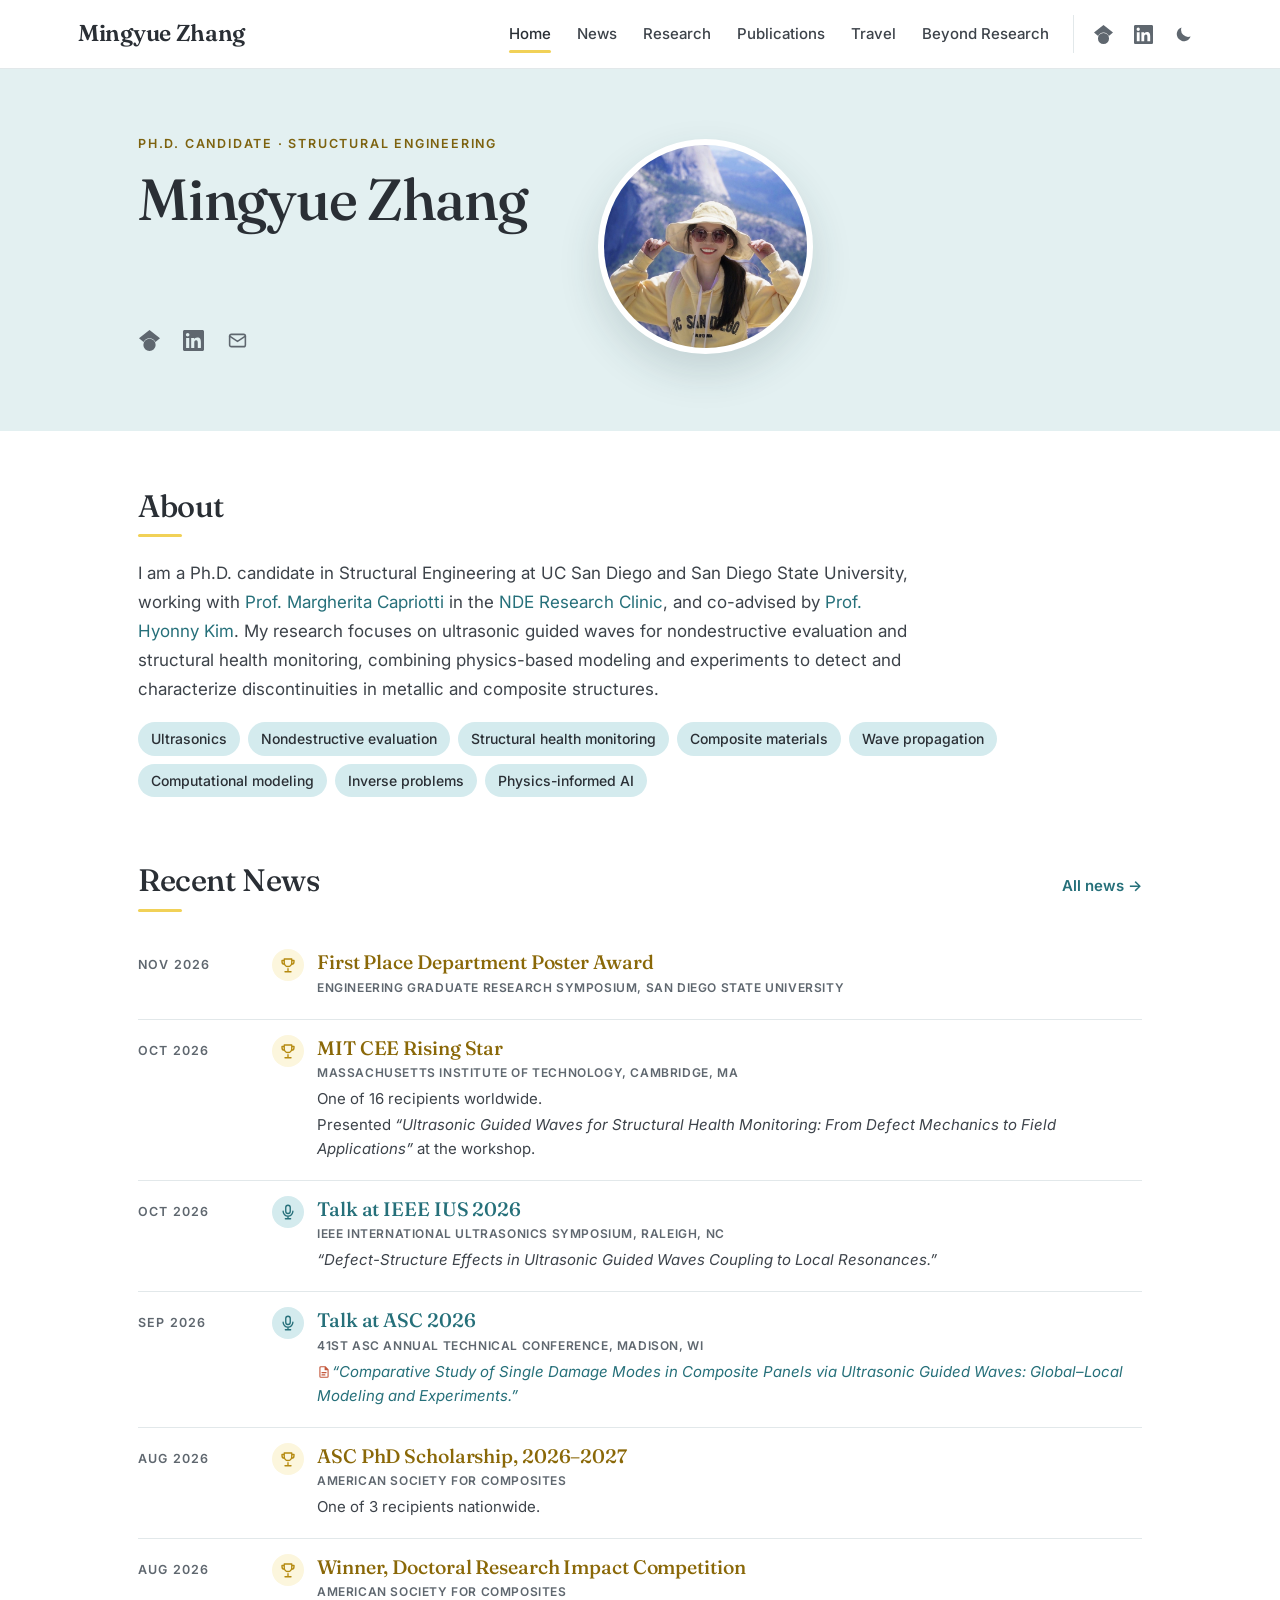
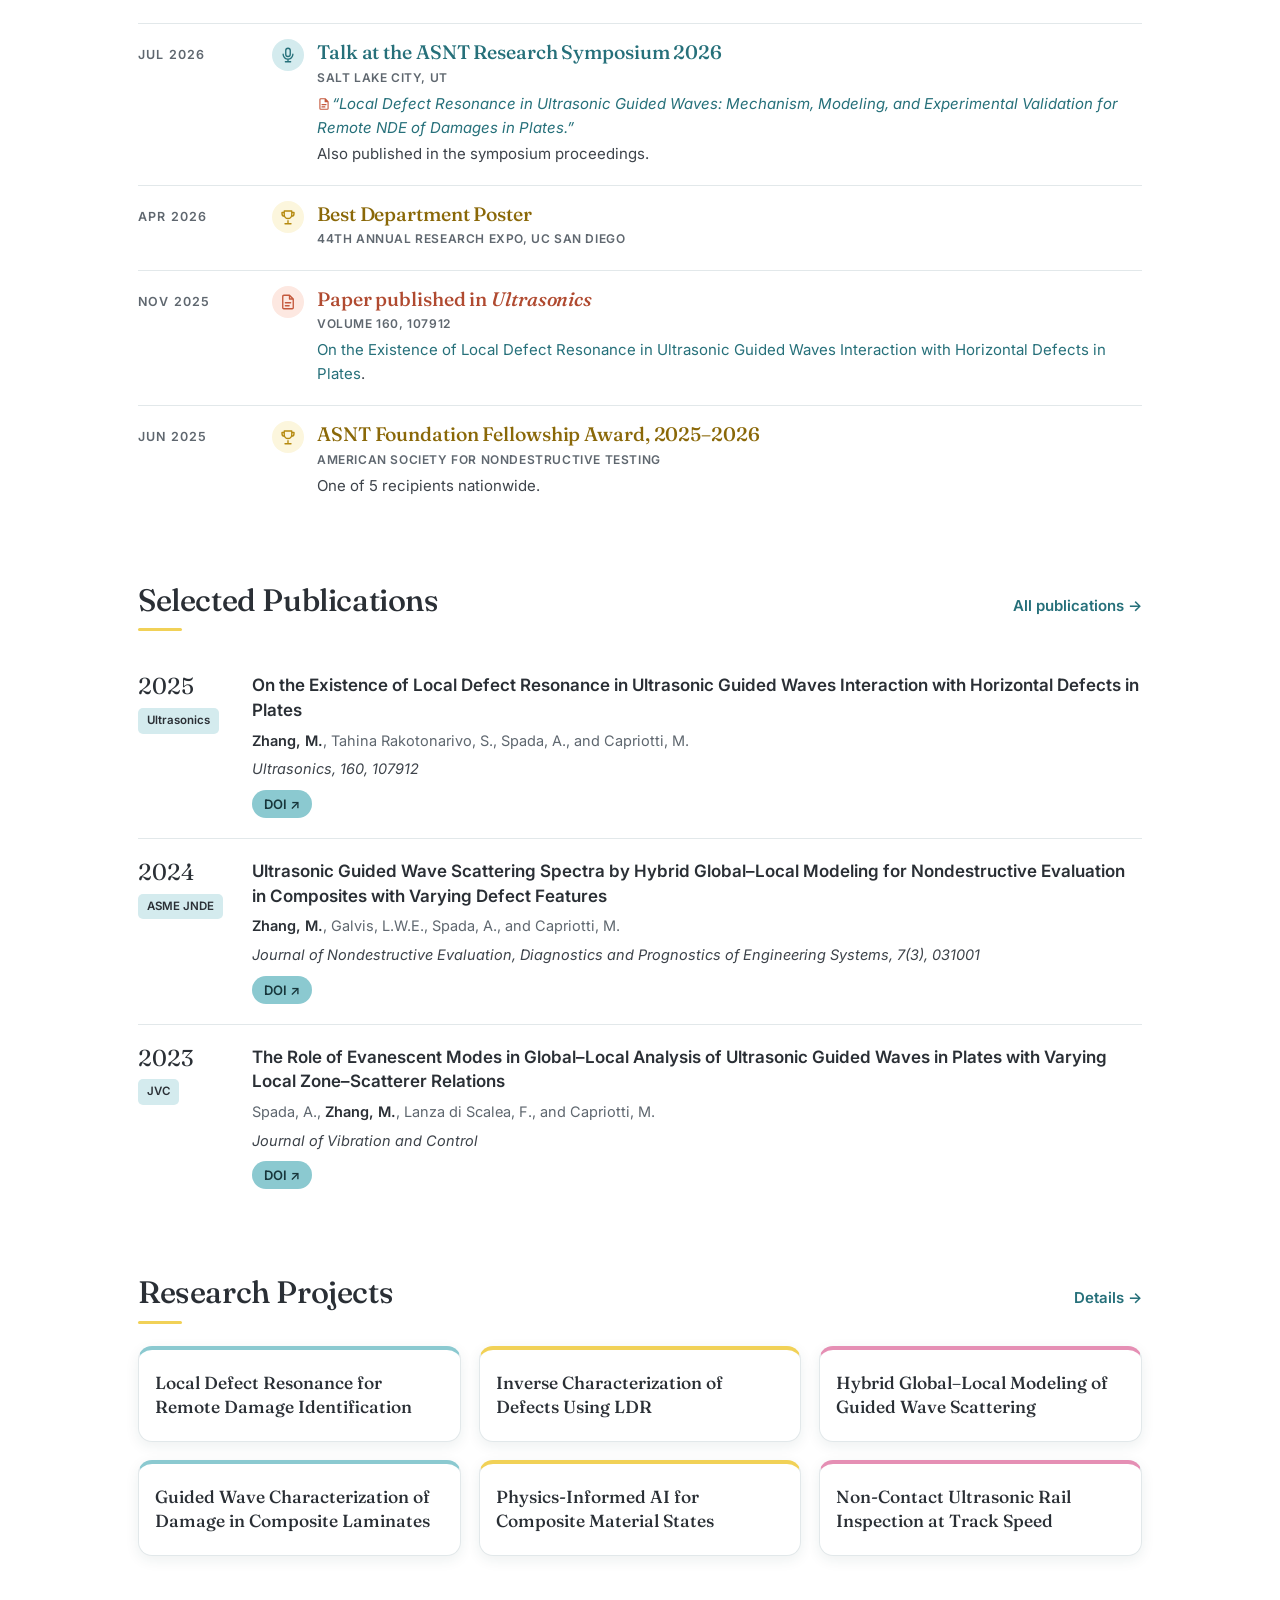
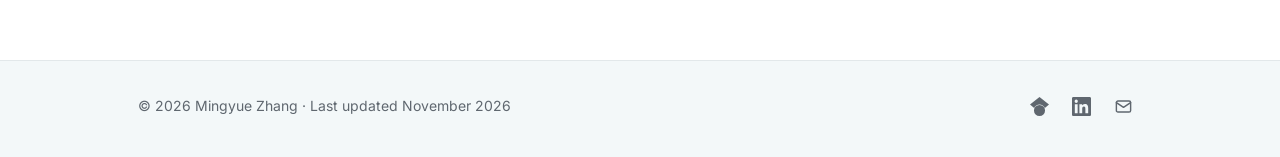
==== index.html @ e216026f "Add files via upload" ====
<!doctype html>
<html lang="en">
<head>
<meta charset="utf-8">
<meta name="viewport" content="width=device-width, initial-scale=1">
<title>Mingyue Zhang | Ultrasonic Guided Waves for NDE and SHM</title>
<meta name="description" content="Mingyue Zhang, Ph.D. candidate in Structural Engineering at UC San Diego and San Diego State University. Ultrasonic guided waves, nondestructive evaluation, structural health monitoring, and composites.">
<meta property="og:title" content="Mingyue Zhang">
<meta property="og:description" content="Ultrasonic guided waves for nondestructive evaluation and structural health monitoring.">
<meta property="og:type" content="website">
<link rel="icon" href="assets/img/favicon.svg" type="image/svg+xml">
<link rel="preconnect" href="https://fonts.googleapis.com">
<link rel="preconnect" href="https://fonts.gstatic.com" crossorigin>
<link rel="stylesheet" href="https://fonts.googleapis.com/css2?family=Fraunces:opsz,wght@9..144,400;9..144,500;9..144,600&family=Inter:wght@400;500;600&display=swap">
<link rel="stylesheet" href="assets/css/style.css">
<script>(function(){var t=null;try{t=localStorage.getItem("theme");}catch(e){}if(!t&&window.matchMedia)t=matchMedia("(prefers-color-scheme: dark)").matches?"dark":"light";if(t)document.documentElement.setAttribute("data-theme",t);})();</script>
</head>
<body>
<a class="skip-link" href="#main">Skip to content</a>

<header class="site-header">
  <div class="header-inner">
    <a class="brand" href="index.html">Mingyue Zhang</a>
    <nav class="nav" aria-label="Main">
      <ul class="nav-links" id="nav-links">
        <li><a href="index.html" class="active" aria-current="page">Home</a></li>
        <li><a href="news.html">News</a></li>
        <li><a href="research.html">Research</a></li>
        <li><a href="publications.html">Publications</a></li>
        <li><a href="travel.html">Travel</a></li>
        <li><a href="beyond.html">Beyond Research</a></li>
      </ul>
      <div class="nav-icons">
        <a class="icon-btn icon-social" href="https://scholar.google.com/citations?user=IUCalcwAAAAJ&amp;hl=en" aria-label="Google Scholar" title="Google Scholar"><svg viewBox="0 0 24 24" fill="currentColor" aria-hidden="true"><path d="M5.242 13.769L0 9.5 12 0l12 9.5-5.242 4.269C17.548 11.249 14.978 9.5 12 9.5c-2.977 0-5.548 1.748-6.758 4.269zM12 10a7 7 0 1 0 0 14 7 7 0 0 0 0-14z"/></svg></a>
        <a class="icon-btn icon-social" href="https://www.linkedin.com/in/mingyue-zhang-research/" aria-label="LinkedIn" title="LinkedIn"><svg viewBox="0 0 24 24" fill="currentColor" aria-hidden="true"><path d="M20.447 20.452h-3.554v-5.569c0-1.328-.027-3.037-1.852-3.037-1.853 0-2.136 1.445-2.136 2.939v5.667H9.351V9h3.414v1.561h.046c.477-.9 1.637-1.85 3.37-1.85 3.601 0 4.267 2.37 4.267 5.455v6.286zM5.337 7.433a2.062 2.062 0 1 1 0-4.125 2.062 2.062 0 0 1 0 4.125zM7.119 20.452H3.555V9h3.564v11.452zM22.225 0H1.771C.792 0 0 .774 0 1.729v20.542C0 23.227.792 24 1.771 24h20.451C23.2 24 24 23.227 24 22.271V1.729C24 .774 23.2 0 22.222 0h.003z"/></svg></a>
        <button class="icon-btn theme-toggle" type="button" aria-label="Switch to dark mode"><svg class="icon-moon" viewBox="0 0 24 24" aria-hidden="true"><path d="M21 14.5A9 9 0 0 1 9.5 3a9 9 0 1 0 11.5 11.5Z" fill="currentColor"/></svg><svg class="icon-sun" viewBox="0 0 24 24" fill="none" stroke="currentColor" stroke-width="1.8" stroke-linecap="round" aria-hidden="true"><circle cx="12" cy="12" r="4.2"/><path d="M12 2.5v2.2M12 19.3v2.2M2.5 12h2.2M19.3 12h2.2M5.3 5.3l1.6 1.6M17.1 17.1l1.6 1.6M5.3 18.7l1.6-1.6M17.1 6.9l1.6-1.6"/></svg></button>
        <button class="icon-btn menu-toggle" type="button" aria-controls="nav-links" aria-expanded="false" aria-label="Menu"><svg viewBox="0 0 24 24" fill="none" stroke="currentColor" stroke-width="2" stroke-linecap="round" aria-hidden="true"><path d="M4 7h16M4 12h16M4 17h16"/></svg></button>
      </div>
    </nav>
  </div>
</header>

<main id="main">

  <!-- ===== Hero ===== -->
  <section class="hero" aria-labelledby="name">
    <div class="container hero-grid">
      <div class="hero-copy">
        <p class="eyebrow">Ph.D. Candidate &middot; Structural Engineering</p>
        <div class="name-block">
        <h1 id="name">Mingyue Zhang</h1>
        <svg class="burst burst-hero" viewBox="0 0 390 58" aria-hidden="true"><defs><linearGradient id="burst-grad-n" gradientUnits="userSpaceOnUse" x1="98" x2="292" y1="0" y2="0"><stop offset="0" stop-color="#f3b07a"/><stop offset="1" stop-color="#e58fb4"/></linearGradient><linearGradient id="burst-grad-b" gradientUnits="userSpaceOnUse" x1="66" x2="168" y1="0" y2="0"><stop offset="0" stop-color="#5cc2a8"/><stop offset="1" stop-color="#6a9be0"/></linearGradient></defs><path class="wave-n" pathLength="1" d="M0.0 29.0 L0.6 29.0 L1.1 29.0 L1.7 29.0 L2.2 29.0 L2.8 29.0 L3.3 29.0 L3.9 29.0 L4.5 29.0 L5.0 29.0 L5.6 29.0 L6.1 29.0 L6.7 29.0 L7.2 29.0 L7.8 29.0 L8.4 29.0 L8.9 29.0 L9.5 29.0 L10.0 29.0 L10.6 29.0 L11.1 29.0 L11.7 29.0 L12.3 29.0 L12.8 29.0 L13.4 29.0 L13.9 29.0 L14.5 29.0 L15.0 29.0 L15.6 29.0 L16.2 29.0 L16.7 29.0 L17.3 29.0 L17.8 29.0 L18.4 29.0 L18.9 29.0 L19.5 29.0 L20.1 29.0 L20.6 29.0 L21.2 29.0 L21.7 29.0 L22.3 29.0 L22.8 29.0 L23.4 29.0 L24.0 29.0 L24.5 29.0 L25.1 29.0 L25.6 29.0 L26.2 29.0 L26.7 29.0 L27.3 29.0 L27.9 29.0 L28.4 29.0 L29.0 29.0 L29.5 29.0 L30.1 29.0 L30.6 29.0 L31.2 29.0 L31.8 29.0 L32.3 29.0 L32.9 29.0 L33.4 29.0 L34.0 29.0 L34.5 29.0 L35.1 29.0 L35.7 29.0 L36.2 28.9 L36.8 28.9 L37.3 28.9 L37.9 28.9 L38.4 28.9 L39.0 28.9 L39.6 28.9 L40.1 28.9 L40.7 28.9 L41.2 28.9 L41.8 28.9 L42.3 28.9 L42.9 28.9 L43.5 28.9 L44.0 28.9 L44.6 28.9 L45.1 28.9 L45.7 28.9 L46.2 28.9 L46.8 28.9 L47.4 29.0 L47.9 29.0 L48.5 29.0 L49.0 29.0 L49.6 29.0 L50.1 29.1 L50.7 29.1 L51.3 29.1 L51.8 29.1 L52.4 29.2 L52.9 29.2 L53.5 29.2 L54.0 29.2 L54.6 29.3 L55.2 29.3 L55.7 29.3 L56.3 29.3 L56.8 29.3 L57.4 29.3 L57.9 29.3 L58.5 29.3 L59.1 29.3 L59.6 29.3 L60.2 29.3 L60.7 29.3 L61.3 29.3 L61.8 29.3 L62.4 29.2 L63.0 29.2 L63.5 29.1 L64.1 29.1 L64.6 29.0 L65.2 29.0 L65.7 28.9 L66.3 28.9 L66.9 28.8 L67.4 28.7 L68.0 28.7 L68.5 28.6 L69.1 28.5 L69.6 28.5 L70.2 28.4 L70.8 28.3 L71.3 28.3 L71.9 28.2 L72.4 28.2 L73.0 28.2 L73.5 28.1 L74.1 28.1 L74.7 28.1 L75.2 28.1 L75.8 28.1 L76.3 28.2 L76.9 28.2 L77.4 28.3 L78.0 28.3 L78.6 28.4 L79.1 28.5 L79.7 28.6 L80.2 28.8 L80.8 28.9 L81.3 29.0 L81.9 29.2 L82.5 29.3 L83.0 29.5 L83.6 29.6 L84.1 29.8 L84.7 30.0 L85.2 30.1 L85.8 30.3 L86.4 30.4 L86.9 30.6 L87.5 30.7 L88.0 30.8 L88.6 30.9 L89.1 30.9 L89.7 31.0 L90.3 31.0 L90.8 31.0 L91.4 31.0 L91.9 31.0 L92.5 30.9 L93.0 30.8 L93.6 30.6 L94.2 30.5 L94.7 30.3 L95.3 30.1 L95.8 29.8 L96.4 29.6 L96.9 29.3 L97.5 29.0 L98.1 28.7 L98.6 28.4 L99.2 28.0 L99.7 27.7 L100.3 27.3 L100.8 27.0 L101.4 26.7 L102.0 26.4 L102.5 26.1 L103.1 25.8 L103.6 25.5 L104.2 25.3 L104.7 25.1 L105.3 25.0 L105.9 24.9 L106.4 24.9 L107.0 24.9 L107.5 24.9 L108.1 25.0 L108.6 25.2 L109.2 25.4 L109.8 25.7 L110.3 26.0 L110.9 26.4 L111.4 26.8 L112.0 27.3 L112.5 27.8 L113.1 28.3 L113.7 28.9 L114.2 29.5 L114.8 30.1 L115.3 30.8 L115.9 31.4 L116.4 32.0 L117.0 32.7 L117.6 33.3 L118.1 33.9 L118.7 34.4 L119.2 34.9 L119.8 35.3 L120.3 35.7 L120.9 36.0 L121.5 36.3 L122.0 36.4 L122.6 36.5 L123.1 36.5 L123.7 36.4 L124.2 36.2 L124.8 35.9 L125.4 35.5 L125.9 35.0 L126.5 34.4 L127.0 33.7 L127.6 33.0 L128.1 32.2 L128.7 31.3 L129.3 30.3 L129.8 29.3 L130.4 28.3 L130.9 27.2 L131.5 26.2 L132.0 25.1 L132.6 24.0 L133.2 23.0 L133.7 22.0 L134.3 21.1 L134.8 20.2 L135.4 19.4 L135.9 18.7 L136.5 18.1 L137.1 17.6 L137.6 17.3 L138.2 17.0 L138.7 16.9 L139.3 17.0 L139.8 17.2 L140.4 17.5 L141.0 18.0 L141.5 18.7 L142.1 19.5 L142.6 20.4 L143.2 21.4 L143.7 22.6 L144.3 23.9 L144.9 25.3 L145.4 26.7 L146.0 28.2 L146.5 29.8 L147.1 31.4 L147.6 33.0 L148.2 34.6 L148.8 36.1 L149.3 37.7 L149.9 39.1 L150.4 40.5 L151.0 41.7 L151.5 42.9 L152.1 43.8 L152.7 44.7 L153.2 45.3 L153.8 45.8 L154.3 46.1 L154.9 46.2 L155.4 46.1 L156.0 45.8 L156.6 45.3 L157.1 44.5 L157.7 43.6 L158.2 42.5 L158.8 41.2 L159.3 39.7 L159.9 38.1 L160.5 36.3 L161.0 34.4 L161.6 32.5 L162.1 30.4 L162.7 28.3 L163.2 26.2 L163.8 24.0 L164.4 21.9 L164.9 19.9 L165.5 17.9 L166.0 16.0 L166.6 14.3 L167.1 12.7 L167.7 11.2 L168.3 10.0 L168.8 9.0 L169.4 8.1 L169.9 7.6 L170.5 7.3 L171.0 7.2 L171.6 7.4 L172.2 7.8 L172.7 8.5 L173.3 9.5 L173.8 10.7 L174.4 12.1 L174.9 13.7 L175.5 15.6 L176.1 17.6 L176.6 19.7 L177.2 22.0 L177.7 24.4 L178.3 26.9 L178.8 29.4 L179.4 32.0 L180.0 34.5 L180.5 37.0 L181.1 39.4 L181.6 41.6 L182.2 43.8 L182.7 45.8 L183.3 47.6 L183.9 49.2 L184.4 50.6 L185.0 51.7 L185.5 52.6 L186.1 53.2 L186.6 53.5 L187.2 53.5 L187.8 53.3 L188.3 52.7 L188.9 51.9 L189.4 50.8 L190.0 49.4 L190.5 47.8 L191.1 46.0 L191.7 44.0 L192.2 41.8 L192.8 39.4 L193.3 36.9 L193.9 34.3 L194.4 31.7 L195.0 29.0 L195.6 26.3 L196.1 23.7 L196.7 21.1 L197.2 18.6 L197.8 16.2 L198.3 14.0 L198.9 12.0 L199.5 10.2 L200.0 8.6 L200.6 7.2 L201.1 6.1 L201.7 5.3 L202.2 4.7 L202.8 4.5 L203.4 4.5 L203.9 4.8 L204.5 5.4 L205.0 6.3 L205.6 7.4 L206.1 8.8 L206.7 10.4 L207.3 12.2 L207.8 14.2 L208.4 16.4 L208.9 18.6 L209.5 21.0 L210.0 23.5 L210.6 26.0 L211.2 28.6 L211.7 31.1 L212.3 33.6 L212.8 36.0 L213.4 38.3 L213.9 40.4 L214.5 42.4 L215.1 44.3 L215.6 45.9 L216.2 47.3 L216.7 48.5 L217.3 49.5 L217.8 50.2 L218.4 50.6 L219.0 50.8 L219.5 50.7 L220.1 50.4 L220.6 49.9 L221.2 49.0 L221.7 48.0 L222.3 46.8 L222.9 45.3 L223.4 43.7 L224.0 42.0 L224.5 40.1 L225.1 38.1 L225.6 36.1 L226.2 34.0 L226.8 31.8 L227.3 29.7 L227.9 27.6 L228.4 25.5 L229.0 23.6 L229.5 21.7 L230.1 19.9 L230.7 18.3 L231.2 16.8 L231.8 15.5 L232.3 14.4 L232.9 13.5 L233.4 12.7 L234.0 12.2 L234.6 11.9 L235.1 11.8 L235.7 11.9 L236.2 12.2 L236.8 12.7 L237.3 13.3 L237.9 14.2 L238.5 15.1 L239.0 16.3 L239.6 17.5 L240.1 18.9 L240.7 20.3 L241.2 21.9 L241.8 23.4 L242.4 25.0 L242.9 26.6 L243.5 28.2 L244.0 29.8 L244.6 31.3 L245.1 32.7 L245.7 34.1 L246.3 35.4 L246.8 36.6 L247.4 37.6 L247.9 38.5 L248.5 39.3 L249.0 40.0 L249.6 40.5 L250.2 40.8 L250.7 41.0 L251.3 41.1 L251.8 41.0 L252.4 40.7 L252.9 40.4 L253.5 39.9 L254.1 39.3 L254.6 38.6 L255.2 37.8 L255.7 36.9 L256.3 36.0 L256.8 35.0 L257.4 34.0 L258.0 32.9 L258.5 31.8 L259.1 30.8 L259.6 29.7 L260.2 28.7 L260.7 27.7 L261.3 26.7 L261.9 25.8 L262.4 25.0 L263.0 24.3 L263.5 23.6 L264.1 23.0 L264.6 22.5 L265.2 22.1 L265.8 21.8 L266.3 21.6 L266.9 21.5 L267.4 21.5 L268.0 21.6 L268.5 21.7 L269.1 22.0 L269.7 22.3 L270.2 22.7 L270.8 23.1 L271.3 23.6 L271.9 24.1 L272.4 24.7 L273.0 25.3 L273.6 26.0 L274.1 26.6 L274.7 27.2 L275.2 27.9 L275.8 28.5 L276.3 29.1 L276.9 29.7 L277.5 30.2 L278.0 30.7 L278.6 31.2 L279.1 31.6 L279.7 32.0 L280.2 32.3 L280.8 32.6 L281.4 32.8 L281.9 33.0 L282.5 33.1 L283.0 33.1 L283.6 33.1 L284.1 33.1 L284.7 33.0 L285.3 32.9 L285.8 32.7 L286.4 32.5 L286.9 32.2 L287.5 31.9 L288.0 31.6 L288.6 31.3 L289.2 31.0 L289.7 30.7 L290.3 30.3 L290.8 30.0 L291.4 29.6 L291.9 29.3 L292.5 29.0 L293.1 28.7 L293.6 28.4 L294.2 28.2 L294.7 27.9 L295.3 27.7 L295.8 27.5 L296.4 27.4 L297.0 27.2 L297.5 27.1 L298.1 27.0 L298.6 27.0 L299.2 27.0 L299.7 27.0 L300.3 27.0 L300.9 27.1 L301.4 27.1 L302.0 27.2 L302.5 27.3 L303.1 27.4 L303.6 27.6 L304.2 27.7 L304.8 27.9 L305.3 28.0 L305.9 28.2 L306.4 28.4 L307.0 28.5 L307.5 28.7 L308.1 28.8 L308.7 29.0 L309.2 29.1 L309.8 29.2 L310.3 29.4 L310.9 29.5 L311.4 29.6 L312.0 29.7 L312.6 29.7 L313.1 29.8 L313.7 29.8 L314.2 29.9 L314.8 29.9 L315.3 29.9 L315.9 29.9 L316.5 29.9 L317.0 29.8 L317.6 29.8 L318.1 29.8 L318.7 29.7 L319.2 29.7 L319.8 29.6 L320.4 29.5 L320.9 29.5 L321.5 29.4 L322.0 29.3 L322.6 29.3 L323.1 29.2 L323.7 29.1 L324.3 29.1 L324.8 29.0 L325.4 29.0 L325.9 28.9 L326.5 28.9 L327.0 28.8 L327.6 28.8 L328.2 28.7 L328.7 28.7 L329.3 28.7 L329.8 28.7 L330.4 28.7 L330.9 28.7 L331.5 28.7 L332.1 28.7 L332.6 28.7 L333.2 28.7 L333.7 28.7 L334.3 28.7 L334.8 28.7 L335.4 28.7 L336.0 28.8 L336.5 28.8 L337.1 28.8 L337.6 28.8 L338.2 28.9 L338.7 28.9 L339.3 28.9 L339.9 28.9 L340.4 29.0 L341.0 29.0 L341.5 29.0 L342.1 29.0 L342.6 29.0 L343.2 29.1 L343.8 29.1 L344.3 29.1 L344.9 29.1 L345.4 29.1 L346.0 29.1 L346.5 29.1 L347.1 29.1 L347.7 29.1 L348.2 29.1 L348.8 29.1 L349.3 29.1 L349.9 29.1 L350.4 29.1 L351.0 29.1 L351.6 29.1 L352.1 29.1 L352.7 29.1 L353.2 29.1 L353.8 29.1 L354.3 29.0 L354.9 29.0 L355.5 29.0 L356.0 29.0 L356.6 29.0 L357.1 29.0 L357.7 29.0 L358.2 29.0 L358.8 29.0 L359.4 29.0 L359.9 29.0 L360.5 29.0 L361.0 29.0 L361.6 29.0 L362.1 29.0 L362.7 29.0 L363.3 29.0 L363.8 29.0 L364.4 29.0 L364.9 29.0 L365.5 29.0 L366.0 29.0 L366.6 29.0 L367.2 29.0 L367.7 29.0 L368.3 29.0 L368.8 29.0 L369.4 29.0 L369.9 29.0 L370.5 29.0 L371.1 29.0 L371.6 29.0 L372.2 29.0 L372.7 29.0 L373.3 29.0 L373.8 29.0 L374.4 29.0 L375.0 29.0 L375.5 29.0 L376.1 29.0 L376.6 29.0 L377.2 29.0 L377.7 29.0 L378.3 29.0 L378.9 29.0 L379.4 29.0 L380.0 29.0 L380.5 29.0 L381.1 29.0 L381.6 29.0 L382.2 29.0 L382.8 29.0 L383.3 29.0 L383.9 29.0 L384.4 29.0 L385.0 29.0 L385.5 29.0 L386.1 29.0 L386.7 29.0 L387.2 29.0 L387.8 29.0 L388.3 29.0 L388.9 29.0 L389.4 29.0 L390.0 29.0" stroke="url(#burst-grad-n)" stroke-width="1.8"/><path class="wave-b" pathLength="1" d="M0.0 29.0 L0.6 29.0 L1.1 29.0 L1.7 29.0 L2.2 29.0 L2.8 29.0 L3.3 29.0 L3.9 29.0 L4.5 28.9 L5.0 28.9 L5.6 28.9 L6.1 28.9 L6.7 28.9 L7.2 28.9 L7.8 28.9 L8.4 28.9 L8.9 28.9 L9.5 28.9 L10.0 28.9 L10.6 28.9 L11.1 28.8 L11.7 28.8 L12.3 28.8 L12.8 28.8 L13.4 28.8 L13.9 28.8 L14.5 28.8 L15.0 28.9 L15.6 28.9 L16.2 28.9 L16.7 28.9 L17.3 28.9 L17.8 28.9 L18.4 28.9 L18.9 29.0 L19.5 29.0 L20.1 29.0 L20.6 29.1 L21.2 29.1 L21.7 29.1 L22.3 29.2 L22.8 29.2 L23.4 29.3 L24.0 29.3 L24.5 29.4 L25.1 29.4 L25.6 29.5 L26.2 29.5 L26.7 29.6 L27.3 29.6 L27.9 29.7 L28.4 29.7 L29.0 29.8 L29.5 29.8 L30.1 29.8 L30.6 29.8 L31.2 29.9 L31.8 29.9 L32.3 29.9 L32.9 29.9 L33.4 29.8 L34.0 29.8 L34.5 29.8 L35.1 29.7 L35.7 29.7 L36.2 29.6 L36.8 29.5 L37.3 29.4 L37.9 29.3 L38.4 29.1 L39.0 29.0 L39.6 28.8 L40.1 28.7 L40.7 28.5 L41.2 28.3 L41.8 28.1 L42.3 27.9 L42.9 27.7 L43.5 27.5 L44.0 27.3 L44.6 27.1 L45.1 26.9 L45.7 26.7 L46.2 26.6 L46.8 26.4 L47.4 26.2 L47.9 26.1 L48.5 25.9 L49.0 25.8 L49.6 25.8 L50.1 25.7 L50.7 25.7 L51.3 25.7 L51.8 25.7 L52.4 25.8 L52.9 25.9 L53.5 26.0 L54.0 26.2 L54.6 26.4 L55.2 26.7 L55.7 27.0 L56.3 27.3 L56.8 27.7 L57.4 28.1 L57.9 28.5 L58.5 29.0 L59.1 29.5 L59.6 30.0 L60.2 30.6 L60.7 31.2 L61.3 31.7 L61.8 32.3 L62.4 32.9 L63.0 33.5 L63.5 34.1 L64.1 34.7 L64.6 35.2 L65.2 35.7 L65.7 36.2 L66.3 36.7 L66.9 37.1 L67.4 37.4 L68.0 37.7 L68.5 37.9 L69.1 38.1 L69.6 38.1 L70.2 38.1 L70.8 38.0 L71.3 37.9 L71.9 37.6 L72.4 37.2 L73.0 36.8 L73.5 36.3 L74.1 35.6 L74.7 34.9 L75.2 34.1 L75.8 33.2 L76.3 32.3 L76.9 31.2 L77.4 30.1 L78.0 29.0 L78.6 27.8 L79.1 26.6 L79.7 25.3 L80.2 24.1 L80.8 22.8 L81.3 21.5 L81.9 20.3 L82.5 19.0 L83.0 17.9 L83.6 16.7 L84.1 15.7 L84.7 14.7 L85.2 13.9 L85.8 13.1 L86.4 12.4 L86.9 11.9 L87.5 11.5 L88.0 11.2 L88.6 11.1 L89.1 11.1 L89.7 11.3 L90.3 11.7 L90.8 12.2 L91.4 12.9 L91.9 13.7 L92.5 14.7 L93.0 15.8 L93.6 17.1 L94.2 18.5 L94.7 20.0 L95.3 21.6 L95.8 23.3 L96.4 25.2 L96.9 27.1 L97.5 29.0 L98.1 31.0 L98.6 33.0 L99.2 35.0 L99.7 37.0 L100.3 39.0 L100.8 40.9 L101.4 42.7 L102.0 44.5 L102.5 46.1 L103.1 47.7 L103.6 49.1 L104.2 50.3 L104.7 51.4 L105.3 52.3 L105.9 53.0 L106.4 53.6 L107.0 53.9 L107.5 54.0 L108.1 53.9 L108.6 53.6 L109.2 53.1 L109.8 52.4 L110.3 51.5 L110.9 50.4 L111.4 49.1 L112.0 47.6 L112.5 46.0 L113.1 44.2 L113.7 42.3 L114.2 40.3 L114.8 38.2 L115.3 35.9 L115.9 33.7 L116.4 31.3 L117.0 29.0 L117.6 26.7 L118.1 24.3 L118.7 22.1 L119.2 19.8 L119.8 17.7 L120.3 15.7 L120.9 13.8 L121.5 12.0 L122.0 10.4 L122.6 8.9 L123.1 7.6 L123.7 6.5 L124.2 5.6 L124.8 4.9 L125.4 4.4 L125.9 4.1 L126.5 4.0 L127.0 4.1 L127.6 4.4 L128.1 5.0 L128.7 5.7 L129.3 6.6 L129.8 7.7 L130.4 8.9 L130.9 10.3 L131.5 11.9 L132.0 13.5 L132.6 15.3 L133.2 17.1 L133.7 19.0 L134.3 21.0 L134.8 23.0 L135.4 25.0 L135.9 27.0 L136.5 29.0 L137.1 30.9 L137.6 32.8 L138.2 34.7 L138.7 36.4 L139.3 38.0 L139.8 39.5 L140.4 40.9 L141.0 42.2 L141.5 43.3 L142.1 44.3 L142.6 45.1 L143.2 45.8 L143.7 46.3 L144.3 46.7 L144.9 46.9 L145.4 46.9 L146.0 46.8 L146.5 46.5 L147.1 46.1 L147.6 45.6 L148.2 44.9 L148.8 44.1 L149.3 43.3 L149.9 42.3 L150.4 41.3 L151.0 40.1 L151.5 39.0 L152.1 37.7 L152.7 36.5 L153.2 35.2 L153.8 33.9 L154.3 32.7 L154.9 31.4 L155.4 30.2 L156.0 29.0 L156.6 27.9 L157.1 26.8 L157.7 25.7 L158.2 24.8 L158.8 23.9 L159.3 23.1 L159.9 22.4 L160.5 21.7 L161.0 21.2 L161.6 20.8 L162.1 20.4 L162.7 20.1 L163.2 20.0 L163.8 19.9 L164.4 19.9 L164.9 19.9 L165.5 20.1 L166.0 20.3 L166.6 20.6 L167.1 20.9 L167.7 21.3 L168.3 21.8 L168.8 22.3 L169.4 22.8 L169.9 23.3 L170.5 23.9 L171.0 24.5 L171.6 25.1 L172.2 25.7 L172.7 26.3 L173.3 26.8 L173.8 27.4 L174.4 28.0 L174.9 28.5 L175.5 29.0 L176.1 29.5 L176.6 29.9 L177.2 30.3 L177.7 30.7 L178.3 31.0 L178.8 31.3 L179.4 31.6 L180.0 31.8 L180.5 32.0 L181.1 32.1 L181.6 32.2 L182.2 32.3 L182.7 32.3 L183.3 32.3 L183.9 32.3 L184.4 32.2 L185.0 32.2 L185.5 32.1 L186.1 31.9 L186.6 31.8 L187.2 31.6 L187.8 31.4 L188.3 31.3 L188.9 31.1 L189.4 30.9 L190.0 30.7 L190.5 30.5 L191.1 30.3 L191.7 30.1 L192.2 29.9 L192.8 29.7 L193.3 29.5 L193.9 29.3 L194.4 29.2 L195.0 29.0 L195.6 28.9 L196.1 28.7 L196.7 28.6 L197.2 28.5 L197.8 28.4 L198.3 28.3 L198.9 28.3 L199.5 28.2 L200.0 28.2 L200.6 28.2 L201.1 28.1 L201.7 28.1 L202.2 28.1 L202.8 28.1 L203.4 28.2 L203.9 28.2 L204.5 28.2 L205.0 28.2 L205.6 28.3 L206.1 28.3 L206.7 28.4 L207.3 28.4 L207.8 28.5 L208.4 28.5 L208.9 28.6 L209.5 28.6 L210.0 28.7 L210.6 28.7 L211.2 28.8 L211.7 28.8 L212.3 28.9 L212.8 28.9 L213.4 28.9 L213.9 29.0 L214.5 29.0 L215.1 29.0 L215.6 29.1 L216.2 29.1 L216.7 29.1 L217.3 29.1 L217.8 29.1 L218.4 29.1 L219.0 29.1 L219.5 29.2 L220.1 29.2 L220.6 29.2 L221.2 29.2 L221.7 29.2 L222.3 29.2 L222.9 29.2 L223.4 29.1 L224.0 29.1 L224.5 29.1 L225.1 29.1 L225.6 29.1 L226.2 29.1 L226.8 29.1 L227.3 29.1 L227.9 29.1 L228.4 29.1 L229.0 29.1 L229.5 29.1 L230.1 29.0 L230.7 29.0 L231.2 29.0 L231.8 29.0 L232.3 29.0 L232.9 29.0 L233.4 29.0 L234.0 29.0 L234.6 29.0 L235.1 29.0 L235.7 29.0 L236.2 29.0 L236.8 29.0 L237.3 29.0 L237.9 29.0 L238.5 29.0 L239.0 29.0 L239.6 29.0 L240.1 29.0 L240.7 29.0 L241.2 29.0 L241.8 29.0 L242.4 29.0 L242.9 29.0 L243.5 29.0 L244.0 29.0 L244.6 29.0 L245.1 29.0 L245.7 29.0 L246.3 29.0 L246.8 29.0 L247.4 29.0 L247.9 29.0 L248.5 29.0 L249.0 29.0 L249.6 29.0 L250.2 29.0 L250.7 29.0 L251.3 29.0 L251.8 29.0 L252.4 29.0 L252.9 29.0 L253.5 29.0 L254.1 29.0 L254.6 29.0 L255.2 29.0 L255.7 29.0 L256.3 29.0 L256.8 29.0 L257.4 29.0 L258.0 29.0 L258.5 29.0 L259.1 29.0 L259.6 29.0 L260.2 29.0 L260.7 29.0 L261.3 29.0 L261.9 29.0 L262.4 29.0 L263.0 29.0 L263.5 29.0 L264.1 29.0 L264.6 29.0 L265.2 29.0 L265.8 29.0 L266.3 29.0 L266.9 29.0 L267.4 29.0 L268.0 29.0 L268.5 29.0 L269.1 29.0 L269.7 29.0 L270.2 29.0 L270.8 29.0 L271.3 29.0 L271.9 29.0 L272.4 29.0 L273.0 29.0 L273.6 29.0 L274.1 29.0 L274.7 29.0 L275.2 29.0 L275.8 29.0 L276.3 29.0 L276.9 29.0 L277.5 29.0 L278.0 29.0 L278.6 29.0 L279.1 29.0 L279.7 29.0 L280.2 29.0 L280.8 29.0 L281.4 29.0 L281.9 29.0 L282.5 29.0 L283.0 29.0 L283.6 29.0 L284.1 29.0 L284.7 29.0 L285.3 29.0 L285.8 29.0 L286.4 29.0 L286.9 29.0 L287.5 29.0 L288.0 29.0 L288.6 29.0 L289.2 29.0 L289.7 29.0 L290.3 29.0 L290.8 29.0 L291.4 29.0 L291.9 29.0 L292.5 29.0 L293.1 29.0 L293.6 29.0 L294.2 29.0 L294.7 29.0 L295.3 29.0 L295.8 29.0 L296.4 29.0 L297.0 29.0 L297.5 29.0 L298.1 29.0 L298.6 29.0 L299.2 29.0 L299.7 29.0 L300.3 29.0 L300.9 29.0 L301.4 29.0 L302.0 29.0 L302.5 29.0 L303.1 29.0 L303.6 29.0 L304.2 29.0 L304.8 29.0 L305.3 29.0 L305.9 29.0 L306.4 29.0 L307.0 29.0 L307.5 29.0 L308.1 29.0 L308.7 29.0 L309.2 29.0 L309.8 29.0 L310.3 29.0 L310.9 29.0 L311.4 29.0 L312.0 29.0 L312.6 29.0 L313.1 29.0 L313.7 29.0 L314.2 29.0 L314.8 29.0 L315.3 29.0 L315.9 29.0 L316.5 29.0 L317.0 29.0 L317.6 29.0 L318.1 29.0 L318.7 29.0 L319.2 29.0 L319.8 29.0 L320.4 29.0 L320.9 29.0 L321.5 29.0 L322.0 29.0 L322.6 29.0 L323.1 29.0 L323.7 29.0 L324.3 29.0 L324.8 29.0 L325.4 29.0 L325.9 29.0 L326.5 29.0 L327.0 29.0 L327.6 29.0 L328.2 29.0 L328.7 29.0 L329.3 29.0 L329.8 29.0 L330.4 29.0 L330.9 29.0 L331.5 29.0 L332.1 29.0 L332.6 29.0 L333.2 29.0 L333.7 29.0 L334.3 29.0 L334.8 29.0 L335.4 29.0 L336.0 29.0 L336.5 29.0 L337.1 29.0 L337.6 29.0 L338.2 29.0 L338.7 29.0 L339.3 29.0 L339.9 29.0 L340.4 29.0 L341.0 29.0 L341.5 29.0 L342.1 29.0 L342.6 29.0 L343.2 29.0 L343.8 29.0 L344.3 29.0 L344.9 29.0 L345.4 29.0 L346.0 29.0 L346.5 29.0 L347.1 29.0 L347.7 29.0 L348.2 29.0 L348.8 29.0 L349.3 29.0 L349.9 29.0 L350.4 29.0 L351.0 29.0 L351.6 29.0 L352.1 29.0 L352.7 29.0 L353.2 29.0 L353.8 29.0 L354.3 29.0 L354.9 29.0 L355.5 29.0 L356.0 29.0 L356.6 29.0 L357.1 29.0 L357.7 29.0 L358.2 29.0 L358.8 29.0 L359.4 29.0 L359.9 29.0 L360.5 29.0 L361.0 29.0 L361.6 29.0 L362.1 29.0 L362.7 29.0 L363.3 29.0 L363.8 29.0 L364.4 29.0 L364.9 29.0 L365.5 29.0 L366.0 29.0 L366.6 29.0 L367.2 29.0 L367.7 29.0 L368.3 29.0 L368.8 29.0 L369.4 29.0 L369.9 29.0 L370.5 29.0 L371.1 29.0 L371.6 29.0 L372.2 29.0 L372.7 29.0 L373.3 29.0 L373.8 29.0 L374.4 29.0 L375.0 29.0 L375.5 29.0 L376.1 29.0 L376.6 29.0 L377.2 29.0 L377.7 29.0 L378.3 29.0 L378.9 29.0 L379.4 29.0 L380.0 29.0 L380.5 29.0 L381.1 29.0 L381.6 29.0 L382.2 29.0 L382.8 29.0 L383.3 29.0 L383.9 29.0 L384.4 29.0 L385.0 29.0 L385.5 29.0 L386.1 29.0 L386.7 29.0 L387.2 29.0 L387.8 29.0 L388.3 29.0 L388.9 29.0 L389.4 29.0 L390.0 29.0" stroke="url(#burst-grad-b)" stroke-width="2.2"/></svg>
        </div>
        <div class="hero-links">
          <a href="https://scholar.google.com/citations?user=IUCalcwAAAAJ&amp;hl=en" aria-label="Google Scholar" title="Google Scholar"><svg viewBox="0 0 24 24" fill="currentColor" aria-hidden="true"><path d="M5.242 13.769L0 9.5 12 0l12 9.5-5.242 4.269C17.548 11.249 14.978 9.5 12 9.5c-2.977 0-5.548 1.748-6.758 4.269zM12 10a7 7 0 1 0 0 14 7 7 0 0 0 0-14z"/></svg></a>
          <a href="https://www.linkedin.com/in/mingyue-zhang-research/" aria-label="LinkedIn" title="LinkedIn"><svg viewBox="0 0 24 24" fill="currentColor" aria-hidden="true"><path d="M20.447 20.452h-3.554v-5.569c0-1.328-.027-3.037-1.852-3.037-1.853 0-2.136 1.445-2.136 2.939v5.667H9.351V9h3.414v1.561h.046c.477-.9 1.637-1.85 3.37-1.85 3.601 0 4.267 2.37 4.267 5.455v6.286zM5.337 7.433a2.062 2.062 0 1 1 0-4.125 2.062 2.062 0 0 1 0 4.125zM7.119 20.452H3.555V9h3.564v11.452zM22.225 0H1.771C.792 0 0 .774 0 1.729v20.542C0 23.227.792 24 1.771 24h20.451C23.2 24 24 23.227 24 22.271V1.729C24 .774 23.2 0 22.222 0h.003z"/></svg></a>
          <a href="mailto:miz005@ucsd.edu" aria-label="Email" title="Email"><svg viewBox="0 0 24 24" fill="none" stroke="currentColor" stroke-width="1.8" stroke-linecap="round" stroke-linejoin="round" aria-hidden="true"><rect x="3" y="5" width="18" height="14" rx="2"/><path d="m3 7 9 6 9-6"/></svg></a>
        </div>
      </div>

      <aside class="portrait">
        <div class="portrait-switch">
          <img class="portrait-human" src="assets/img/profile.jpg" alt="Portrait of Mingyue Zhang" width="900" height="900" fetchpriority="high">
        </div>
      </aside>
    </div>
  </section>

  <!-- ===== About ===== -->
  <section class="section" id="about">
    <div class="container">
      <div class="section-head"><h2>About</h2></div>
      <div class="prose">
        <p>I am a Ph.D. candidate in Structural Engineering at UC San Diego and San Diego State University, working with <a href="https://aerospace.sdsu.edu/people/margherita-capriotti">Prof. Margherita Capriotti</a> in the <a href="https://nderc.sdsu.edu/">NDE Research Clinic</a>, and co-advised by <a href="https://jacobsschool.ucsd.edu/faculty/profile?id=254">Prof. Hyonny Kim</a>. My research focuses on ultrasonic guided waves for nondestructive evaluation and structural health monitoring, combining physics-based modeling and experiments to detect and characterize discontinuities in metallic and composite structures.</p>
      </div>
      <ul class="chips" aria-label="Research interests">
        <li class="chip">Ultrasonics</li>
        <li class="chip">Nondestructive evaluation</li>
        <li class="chip">Structural health monitoring</li>
        <li class="chip">Composite materials</li>
        <li class="chip">Wave propagation</li>
        <li class="chip">Computational modeling</li>
        <li class="chip">Inverse problems</li>
        <li class="chip">Physics-informed AI</li>
      </ul>
    </div>
  </section>

  <!-- ===== Recent news (edit assets/js/news-data.js) ===== -->
  <section class="section" id="news">
    <div class="container">
      <div class="section-head"><h2>Recent News</h2><a class="more-link" href="news.html">All news &rarr;</a></div>
      <ul class="news-list" id="news-preview"></ul>
      <noscript><p><a href="news.html">See all news</a></p></noscript>
    </div>
  </section>

  <!-- ===== Selected publications ===== -->
  <section class="section" id="publications">
    <div class="container">
      <div class="section-head"><h2>Selected Publications</h2><a class="more-link" href="publications.html">All publications &rarr;</a></div>
      <ul class="pub-list">
        <li class="pub">
          <div class="pub-meta"><span class="pub-year">2025</span><span class="status status-published">Ultrasonics</span></div>
          <div>
            <p class="pub-title">On the Existence of Local Defect Resonance in Ultrasonic Guided Waves Interaction with Horizontal Defects in Plates</p>
            <p class="pub-authors"><strong>Zhang, M.</strong>, Tahina Rakotonarivo, S., Spada, A., and Capriotti, M.</p>
            <p class="pub-venue">Ultrasonics, 160, 107912</p>
            <div class="pub-links"><a class="pill" href="https://doi.org/10.1016/j.ultras.2025.107912">DOI &#8599;</a></div>
          </div>
        </li>
        <li class="pub">
          <div class="pub-meta"><span class="pub-year">2024</span><span class="status status-published">ASME JNDE</span></div>
          <div>
            <p class="pub-title">Ultrasonic Guided Wave Scattering Spectra by Hybrid Global&ndash;Local Modeling for Nondestructive Evaluation in Composites with Varying Defect Features</p>
            <p class="pub-authors"><strong>Zhang, M.</strong>, Galvis, L.W.E., Spada, A., and Capriotti, M.</p>
            <p class="pub-venue">Journal of Nondestructive Evaluation, Diagnostics and Prognostics of Engineering Systems, 7(3), 031001</p>
            <div class="pub-links"><a class="pill" href="https://doi.org/10.1115/1.4065152">DOI &#8599;</a></div>
          </div>
        </li>
        <li class="pub">
          <div class="pub-meta"><span class="pub-year">2023</span><span class="status status-published">JVC</span></div>
          <div>
            <p class="pub-title">The Role of Evanescent Modes in Global&ndash;Local Analysis of Ultrasonic Guided Waves in Plates with Varying Local Zone&ndash;Scatterer Relations</p>
            <p class="pub-authors">Spada, A., <strong>Zhang, M.</strong>, Lanza di Scalea, F., and Capriotti, M.</p>
            <p class="pub-venue">Journal of Vibration and Control</p>
            <div class="pub-links"><a class="pill" href="https://doi.org/10.1177/10775463231168926">DOI &#8599;</a></div>
          </div>
        </li>
      </ul>
    </div>
  </section>

  <!-- ===== Research projects (each links to its card on the Research page).
       To add a figure to a card later, put <img src="assets/img/projects/ldr.jpg" alt="">
       inside the <a> before the <span>. ===== -->
  <section class="section" id="projects">
    <div class="container">
      <div class="section-head"><h2>Research Projects</h2><a class="more-link" href="research.html">Details &rarr;</a></div>
      <ul class="project-grid">
        <li><a href="research.html#ldr"><span class="project-name">Local Defect Resonance for Remote Damage Identification</span></a></li>
        <li><a href="research.html#inverse"><span class="project-name">Inverse Characterization of Defects Using LDR</span></a></li>
        <li><a href="research.html#gl"><span class="project-name">Hybrid Global&ndash;Local Modeling of Guided Wave Scattering</span></a></li>
        <li><a href="research.html#composites"><span class="project-name">Guided Wave Characterization of Damage in Composite Laminates</span></a></li>
        <li><a href="research.html#hdc"><span class="project-name">Physics-Informed AI for Composite Material States</span></a></li>
        <li><a href="research.html#rail"><span class="project-name">Non-Contact Ultrasonic Rail Inspection at Track Speed</span></a></li>
      </ul>
    </div>
  </section>

</main>

<footer class="site-footer">
  <div class="footer-inner">
    <span>&copy; 2026 Mingyue Zhang &middot; Last updated November 2026</span>
    <div class="footer-links">
      <a class="icon-btn" href="https://scholar.google.com/citations?user=IUCalcwAAAAJ&amp;hl=en" aria-label="Google Scholar" title="Google Scholar"><svg viewBox="0 0 24 24" fill="currentColor" aria-hidden="true"><path d="M5.242 13.769L0 9.5 12 0l12 9.5-5.242 4.269C17.548 11.249 14.978 9.5 12 9.5c-2.977 0-5.548 1.748-6.758 4.269zM12 10a7 7 0 1 0 0 14 7 7 0 0 0 0-14z"/></svg></a>
      <a class="icon-btn" href="https://www.linkedin.com/in/mingyue-zhang-research/" aria-label="LinkedIn" title="LinkedIn"><svg viewBox="0 0 24 24" fill="currentColor" aria-hidden="true"><path d="M20.447 20.452h-3.554v-5.569c0-1.328-.027-3.037-1.852-3.037-1.853 0-2.136 1.445-2.136 2.939v5.667H9.351V9h3.414v1.561h.046c.477-.9 1.637-1.85 3.37-1.85 3.601 0 4.267 2.37 4.267 5.455v6.286zM5.337 7.433a2.062 2.062 0 1 1 0-4.125 2.062 2.062 0 0 1 0 4.125zM7.119 20.452H3.555V9h3.564v11.452zM22.225 0H1.771C.792 0 0 .774 0 1.729v20.542C0 23.227.792 24 1.771 24h20.451C23.2 24 24 23.227 24 22.271V1.729C24 .774 23.2 0 22.222 0h.003z"/></svg></a>
      <a class="icon-btn" href="mailto:miz005@ucsd.edu" aria-label="Email" title="Email"><svg viewBox="0 0 24 24" fill="none" stroke="currentColor" stroke-width="1.8" stroke-linecap="round" stroke-linejoin="round" aria-hidden="true"><rect x="3" y="5" width="18" height="14" rx="2"/><path d="m3 7 9 6 9-6"/></svg></a>
    </div>
  </div>
</footer>

<script src="assets/js/news-data.js"></script>
<script src="assets/js/site.js"></script>
</body>
</html>
---- assets/css/style.css ----
/* ==========================================================================
   Mingyue Zhang, personal academic website
   Colors: soft aqua + warm yellow. Fonts: Fraunces (headings), Inter (text).
   Change a color once here and it updates on every page.
   ========================================================================== */

:root {
  --bg: #ffffff;
  --surface: #ffffff;
  --band: #e3f0f1;          /* tinted hero / page-header band */
  --band-soft: #f3f8f9;     /* very light panels */
  --aqua: #8bc9d0;          /* buttons, markers */
  --aqua-strong: #7db5bb;   /* button hover */
  --aqua-soft: #d4ebee;     /* chips */
  --yellow: #f1d157;        /* accents, rules, dots */
  --yellow-strong: #d9bc4e;
  --yellow-soft: #fcf6dd;   /* award chips, highlights */
  --coral-soft: #fde8e1;    /* paper symbol background */
  --lilac-soft: #ece9f8;    /* teaching symbol background */
  --sym-award: #b58a10;     /* news icon line colors */
  --sym-talk: #26707a;
  --sym-paper: #c4583c;
  --sym-teaching: #6a61b5;
  --head-award: #8a6808;    /* news headline colors (AA contrast on white) */
  --head-talk: #26707a;
  --head-paper: #b04a30;
  --head-teaching: #6a61b5;
  --link: #26707a;          /* teal links, AA contrast on white and band */
  --gold-text: #7d620f;     /* small gold labels, AA contrast */
  --heading: #2a2f35;
  --text: #3d434a;
  --muted: #5f676f;
  --line: #e2e8ea;
  --btn-text: #17363b;
  --header-bg: rgba(255, 255, 255, 0.92);
  --shadow: 0 4px 14px rgba(30, 60, 70, 0.08);
  --shadow-hover: 0 10px 26px rgba(30, 60, 70, 0.14);
  --radius: 14px;
  --maxw: 1060px;
  --font-sans: "Inter", system-ui, -apple-system, "Segoe UI", Roboto, sans-serif;
  --font-serif: "Fraunces", Georgia, "Times New Roman", serif;
  color-scheme: light;
}

:root[data-theme="dark"] {
  --bg: #12181b;
  --surface: #182125;
  --band: #1a292d;
  --band-soft: #162024;
  --aqua: #8bc9d0;
  --aqua-strong: #a3d6dc;
  --aqua-soft: #23393d;
  --yellow: #f1d157;
  --yellow-strong: #f1d157;
  --yellow-soft: #2d2914;
  --coral-soft: #3a2620;
  --lilac-soft: #2a2740;
  --sym-award: #f1d157;
  --sym-talk: #8bc9d0;
  --sym-paper: #f2a58f;
  --sym-teaching: #b3abeb;
  --head-award: #f1d157;
  --head-talk: #8bc9d0;
  --head-paper: #f2a58f;
  --head-teaching: #b3abeb;
  --link: #8bc9d0;
  --gold-text: #f1d157;
  --heading: #eef3f4;
  --text: #cfd8db;
  --muted: #9aa6ab;
  --line: #2a383c;
  --btn-text: #12282c;
  --header-bg: rgba(18, 24, 27, 0.9);
  --shadow: 0 4px 14px rgba(0, 0, 0, 0.35);
  --shadow-hover: 0 10px 26px rgba(0, 0, 0, 0.45);
  color-scheme: dark;
}

@media (prefers-color-scheme: dark) {
  :root:not([data-theme="light"]) {
    --bg: #12181b;
    --surface: #182125;
    --band: #1a292d;
    --band-soft: #162024;
    --aqua-strong: #a3d6dc;
    --aqua-soft: #23393d;
    --yellow-strong: #f1d157;
    --yellow-soft: #2d2914;
    --coral-soft: #3a2620;
    --lilac-soft: #2a2740;
    --sym-award: #f1d157;
    --sym-talk: #8bc9d0;
    --sym-paper: #f2a58f;
    --sym-teaching: #b3abeb;
    --head-award: #f1d157;
    --head-talk: #8bc9d0;
    --head-paper: #f2a58f;
    --head-teaching: #b3abeb;
    --link: #8bc9d0;
    --gold-text: #f1d157;
    --heading: #eef3f4;
    --text: #cfd8db;
    --muted: #9aa6ab;
    --line: #2a383c;
    --btn-text: #12282c;
    --header-bg: rgba(18, 24, 27, 0.9);
    --shadow: 0 4px 14px rgba(0, 0, 0, 0.35);
    --shadow-hover: 0 10px 26px rgba(0, 0, 0, 0.45);
    color-scheme: dark;
  }
}

/* ---------- Base ---------- */
*, *::before, *::after { box-sizing: border-box; }
html { scroll-behavior: smooth; scroll-padding-top: 84px; -webkit-text-size-adjust: 100%; }
body {
  margin: 0;
  background: var(--bg);
  color: var(--text);
  font-family: var(--font-sans);
  font-size: 16.5px;
  line-height: 1.7;
  transition: background-color 0.25s, color 0.25s;
}
img { max-width: 100%; display: block; }
a { color: var(--link); text-decoration: none; }
a:hover { text-decoration: underline; text-underline-offset: 3px; }
a:focus-visible, button:focus-visible {
  outline: 3px solid var(--yellow);
  outline-offset: 3px;
  border-radius: 4px;
}
h1, h2, h3, h4 { color: var(--heading); margin: 0; line-height: 1.25; }
p { margin: 0 0 1em; }
strong { font-weight: 600; color: var(--heading); }

.container { width: 100%; max-width: var(--maxw); margin: 0 auto; padding: 0 28px; }
.skip-link {
  position: absolute; left: 12px; top: -60px; z-index: 100;
  background: var(--surface); padding: 8px 14px; border-radius: 8px; box-shadow: var(--shadow);
}
.skip-link:focus { top: 12px; }
.sr-only {
  position: absolute; width: 1px; height: 1px; overflow: hidden;
  clip: rect(0 0 0 0); white-space: nowrap; border: 0;
}

/* ---------- Header / navigation ---------- */
.site-header {
  position: sticky; top: 0; z-index: 50;
  background: var(--header-bg);
  -webkit-backdrop-filter: saturate(160%) blur(10px);
  backdrop-filter: saturate(160%) blur(10px);
  border-bottom: 1px solid var(--line);
}
.header-inner {
  max-width: 1180px; margin: 0 auto; padding: 0 28px;
  height: 68px; display: flex; align-items: center; justify-content: space-between; gap: 20px;
}
.brand {
  font-family: var(--font-serif); font-size: 23px; font-weight: 600;
  color: var(--heading); letter-spacing: -0.3px; white-space: nowrap;
}
.brand:hover { text-decoration: none; color: var(--link); }
.nav { display: flex; align-items: center; gap: 4px; }
.nav-links { display: flex; align-items: center; gap: 2px; list-style: none; margin: 0; padding: 0; }
.nav-links a {
  display: block; padding: 8px 12px; border-radius: 8px;
  font-size: 15px; font-weight: 500; color: var(--text); position: relative;
}
.nav-links a:hover { color: var(--heading); background: var(--band-soft); text-decoration: none; }
.nav-links a.active { color: var(--heading); }
.nav-links a.active::after {
  content: ""; position: absolute; left: 12px; right: 12px; bottom: 2px;
  height: 3px; border-radius: 2px; background: var(--yellow);
}
.nav-icons { display: flex; align-items: center; gap: 2px; margin-left: 8px; padding-left: 10px; border-left: 1px solid var(--line); }
.icon-btn {
  display: inline-grid; place-items: center; width: 38px; height: 38px;
  border-radius: 50%; border: 0; background: transparent; color: var(--muted); cursor: pointer;
}
.icon-btn:hover { background: var(--band-soft); color: var(--heading); text-decoration: none; }
.icon-btn svg { width: 19px; height: 19px; }
.theme-toggle .icon-sun { display: none; }
:root[data-theme="dark"] .theme-toggle .icon-sun { display: block; }
:root[data-theme="dark"] .theme-toggle .icon-moon { display: none; }
.menu-toggle { display: none; }

/* ---------- Decorative waves: narrowband burst + broadband pulse, overlapped
   (drawn by tools/apply_wave.py; colors and line widths are set in each page's SVG) ---------- */
.burst { display: block; width: 300px; height: 56px; max-width: 100%; overflow: visible; }
.burst path { fill: none; stroke-linecap: round; stroke-linejoin: round; }

/* ---------- Home hero ---------- */
.hero { background: var(--band); padding: 64px 0 70px; }
/* Layout A (user pick): name on the left, photo right next to it */
.hero-grid { display: flex; justify-content: flex-start; align-items: center; gap: 72px; }
.hero-copy { min-width: 0; }
.eyebrow {
  font-size: 12.5px; font-weight: 600; letter-spacing: 1.8px; text-transform: uppercase;
  color: var(--gold-text); margin: 0 0 14px;
}
.hero h1 {
  font-family: var(--font-serif); font-weight: 500; font-size: 58px;
  letter-spacing: -1.2px; line-height: 1.08; margin-bottom: 14px;
}
.hero .burst { margin: 0 0 18px; }
.affiliation { font-size: 17px; color: var(--muted); margin-bottom: 18px; }
.lead { font-size: 19px; line-height: 1.65; color: var(--text); max-width: 640px; margin-bottom: 26px; }

/* Small icon links under the name (Scholar, LinkedIn, Email) */
.hero-links { display: flex; gap: 4px; margin-left: -9px; }
.hero-links a {
  display: inline-grid; place-items: center; width: 40px; height: 40px; border-radius: 50%;
  color: var(--muted); transition: color 0.2s, background 0.2s;
}
.hero-links a:hover { color: var(--link); background: rgba(255, 255, 255, 0.55); text-decoration: none; }
:root[data-theme="dark"] .hero-links a:hover { background: rgba(255, 255, 255, 0.06); }
.hero-links svg { width: 21px; height: 21px; }
.btn-row { display: flex; flex-wrap: wrap; gap: 10px; }
.btn {
  display: inline-flex; align-items: center; gap: 8px;
  padding: 10px 18px; border-radius: 10px;
  font-size: 15px; font-weight: 600; line-height: 1.2;
  border: 1.5px solid transparent; transition: all 0.2s;
}
.btn svg { width: 17px; height: 17px; flex-shrink: 0; }
.btn:hover { text-decoration: none; transform: translateY(-1px); }
.btn-primary { background: var(--aqua); color: var(--btn-text); }
.btn-primary:hover { background: var(--aqua-strong); box-shadow: var(--shadow); }
.btn-outline { background: var(--surface); color: var(--heading); border-color: var(--aqua); }
.btn-outline:hover { background: var(--aqua-soft); }

/* Portrait that switches to Momoko on hover / tap */
.portrait { text-align: center; }
.portrait-switch {
  position: relative; width: 215px; height: 215px; margin: 0 auto;
  padding: 0; border: 6px solid var(--surface); border-radius: 50%;
  overflow: hidden; background: var(--band-soft);
  box-shadow: 0 18px 40px rgba(30, 60, 70, 0.16);
}
.portrait-switch img {
  position: absolute; inset: 0; width: 100%; height: 100%; object-fit: cover;
  transition: opacity 0.35s ease;
}
.portrait-switch .portrait-human { transform: scale(1.3); transform-origin: 52% 55%; }
.portrait-switch .portrait-cat { opacity: 0; }
.portrait-switch[aria-pressed="true"] .portrait-cat { opacity: 1; }
@media (hover: hover) { .portrait-switch:hover .portrait-cat { opacity: 1; } }
.portrait-hint { font-size: 13px; color: var(--muted); margin: 12px 0 0; }
.portrait-hint .tap { display: none; }
@media (hover: none) { .portrait-hint .hover { display: none; } .portrait-hint .tap { display: inline; } }

/* ---------- Page header band (sub-pages) ---------- */
.page-head { background: var(--band); padding: 52px 0 46px; }
.page-head-grid { display: flex; align-items: flex-end; justify-content: space-between; gap: 30px; }
.page-head h1 { font-family: var(--font-serif); font-weight: 500; font-size: 46px; letter-spacing: -1px; margin-bottom: 10px; }
.page-head p { color: var(--muted); font-size: 17.5px; max-width: 680px; margin: 0; }
.page-head .burst { width: 330px; height: auto; flex-shrink: 0; margin-bottom: 0; }
/* Home: the wave under the name is exactly as wide as the name */
.name-block { display: inline-block; max-width: 100%; }
.hero .burst-hero { width: 100%; height: auto; }
/* Wave animation (Home and page headers): slow draw-in (broadband first), hold, fade, repeat every 9 s */
.burst path { stroke-dasharray: 1; animation: wave-draw 9s ease-in-out infinite both; }
.burst .wave-n { animation-delay: 0.7s; }
@keyframes wave-draw {
  0%       { stroke-dashoffset: 1; opacity: 1; }
  38%      { stroke-dashoffset: 0; opacity: 1; }
  82%      { stroke-dashoffset: 0; opacity: 1; }
  94%, 100% { stroke-dashoffset: 0; opacity: 0; }
}
@media (prefers-reduced-motion: reduce) {
  .burst path { animation: none; stroke-dasharray: none; }
}

/* ---------- Sections ---------- */
.section { padding: 56px 0 8px; }
.section:last-of-type { padding-bottom: 64px; }
.section-head { display: flex; align-items: baseline; justify-content: space-between; gap: 16px; margin-bottom: 22px; }
.section h2 {
  font-family: var(--font-serif); font-weight: 500; font-size: 31px; letter-spacing: -0.4px;
  position: relative; padding-bottom: 12px;
}
.section h2::after {
  content: ""; position: absolute; left: 0; bottom: 0; width: 44px; height: 3px;
  border-radius: 2px; background: var(--yellow);
}
.more-link { font-size: 15px; font-weight: 600; white-space: nowrap; }
.prose { max-width: 780px; }
.prose p { font-size: 17px; }

.chips { display: flex; flex-wrap: wrap; gap: 8px; margin: 18px 0 0; padding: 0; list-style: none; }
.chip {
  display: inline-block; padding: 5px 13px; border-radius: 999px;
  background: var(--aqua-soft); color: var(--heading); font-size: 14px; font-weight: 500;
}

/* ---------- News ---------- */
.news-list { list-style: none; margin: 0; padding: 0; }
.news-item {
  display: grid; grid-template-columns: 112px minmax(0, 1fr); gap: 22px;
  padding: 16px 0 17px; border-bottom: 1px solid var(--line);
}
.news-item:last-child { border-bottom: 0; }
.news-date {
  font-size: 12.5px; font-weight: 600; letter-spacing: 1.2px; text-transform: uppercase;
  color: var(--muted); padding-top: 4px;
}
.news-body { display: flex; gap: 13px; align-items: flex-start; }
.news-sym {
  flex: none; width: 32px; height: 32px; border-radius: 50%; display: grid; place-items: center; margin-top: -1px;
}
.news-sym svg { width: 18px; height: 18px; }
.sym-award { background: var(--yellow-soft); color: var(--sym-award); }
.sym-talk { background: var(--aqua-soft); color: var(--sym-talk); }
.sym-paper { background: var(--coral-soft); color: var(--sym-paper); }
.sym-teaching { background: var(--lilac-soft); color: var(--sym-teaching); }
.news-legend { display: flex; flex-wrap: wrap; gap: 8px 22px; margin: 0 0 26px; font-size: 14px; color: var(--muted); }
.news-legend > span { display: inline-flex; align-items: center; gap: 7px; }
.news-legend .news-sym { width: 26px; height: 26px; margin: 0; }
.news-legend .news-sym svg { width: 15px; height: 15px; }
.news-title {
  font-family: var(--font-serif); font-size: 19.5px; font-weight: 500; letter-spacing: -0.1px;
  color: var(--heading); line-height: 1.3; margin: 0 0 3px;
}
.news-title.t-award { color: var(--head-award); }
.news-title.t-talk { color: var(--head-talk); }
.news-title.t-paper { color: var(--head-paper); }
.news-title.t-teaching { color: var(--head-teaching); }
.news-title a { color: inherit; }
.news-title a:hover { text-decoration: underline; text-underline-offset: 3px; }
.news-where {
  font-size: 12px; font-weight: 600; letter-spacing: 0.6px; text-transform: uppercase;
  color: var(--muted); line-height: 1.5; margin: 0 0 5px;
}
.news-text { font-size: 15px; color: var(--text); margin: 0 0 2px; line-height: 1.6; }
.news-text a.paper .paper-icon { width: 14px; height: 14px; color: var(--sym-paper); vertical-align: -2px; margin-right: 1px; }
.tag {
  display: inline-block; vertical-align: 2px; margin-right: 8px;
  padding: 1px 9px; border-radius: 999px; font-size: 11.5px; font-weight: 600; letter-spacing: 0.4px;
  background: var(--band); color: var(--heading);
}
.tag-award { background: var(--yellow-soft); color: var(--gold-text); }
.tag-talk { background: var(--aqua-soft); color: var(--heading); }
.tag-paper { background: var(--band); color: var(--link); }
.tag-teaching { background: var(--band-soft); color: var(--muted); border: 1px solid var(--line); }
.news-year {
  font-family: var(--font-serif); font-weight: 500; font-size: 26px; color: var(--heading);
  margin: 40px 0 6px; padding-bottom: 8px; border-bottom: 2px solid var(--yellow);
  display: inline-block;
}
.news-year:first-child { margin-top: 0; }
.section h2.news-year { padding-bottom: 8px; }
.section h2.news-year::after { display: none; }

/* ---------- Publications ---------- */
.filters { display: flex; flex-wrap: wrap; gap: 8px; margin: 0 0 18px; }
.filters button {
  font: inherit; font-size: 14px; font-weight: 500; color: var(--text);
  padding: 7px 15px; border-radius: 999px; cursor: pointer;
  background: var(--surface); border: 1.5px solid var(--line); transition: all 0.2s;
}
.filters button:hover { border-color: var(--aqua); }
.filters button[aria-pressed="true"] { background: var(--aqua); border-color: var(--aqua); color: var(--btn-text); }
.filters button span { opacity: 0.7; font-size: 12px; margin-left: 4px; }
.pub-group { margin-top: 34px; }
.pub-group h2 { margin-bottom: 8px; }
.pub-group[hidden] { display: none; }
.pub-list { list-style: none; margin: 0; padding: 0; }
.pub {
  display: grid; grid-template-columns: 92px minmax(0, 1fr); gap: 22px;
  padding: 20px 0; border-bottom: 1px solid var(--line);
}
.pub:last-child { border-bottom: 0; }
.pub-meta { display: flex; flex-direction: column; align-items: flex-start; gap: 7px; }
.pub-year { font-family: var(--font-serif); font-size: 23px; color: var(--heading); line-height: 1.2; }
.status {
  font-size: 11.5px; font-weight: 600; padding: 2px 8px; border-radius: 5px; white-space: nowrap;
  background: var(--band-soft); color: var(--muted); border: 1px solid var(--line);
}
.status-published { background: var(--aqua-soft); color: var(--heading); border-color: transparent; }
.status-accepted { background: var(--yellow-soft); color: var(--gold-text); border-color: transparent; }
.pub-title { font-size: 17px; font-weight: 600; color: var(--heading); line-height: 1.45; margin: 0 0 6px; }
.pub-authors { font-size: 14.5px; color: var(--muted); margin: 0 0 4px; }
.pub-authors strong { color: var(--heading); }
.pub-venue { font-size: 14.5px; font-style: italic; color: var(--text); margin: 0 0 8px; }
.pub-note { font-size: 13.5px; color: var(--gold-text); margin: 0 0 8px; }
.pub-presenter { font-size: 14px; color: var(--text); margin: 0 0 8px; }
.pub-links { display: flex; flex-wrap: wrap; gap: 8px; }
.pill {
  display: inline-flex; align-items: center; gap: 5px;
  padding: 3px 12px; border-radius: 999px; font-size: 13px; font-weight: 600;
  background: var(--aqua); color: var(--btn-text);
}
.pill:hover { background: var(--aqua-strong); text-decoration: none; }
.pub-legend { font-size: 13.5px; color: var(--muted); margin-top: 14px; }

/* ---------- Home: research project cards (title cards; an <img> can be added later) ---------- */
.project-grid { list-style: none; margin: 0; padding: 0; display: grid; grid-template-columns: repeat(3, minmax(0, 1fr)); gap: 18px; }
.project-grid a {
  display: flex; flex-direction: column; justify-content: center; height: 100%; min-height: 96px;
  border-radius: var(--radius); overflow: hidden; background: var(--surface);
  border: 1px solid var(--line); border-top: 4px solid var(--aqua); box-shadow: var(--shadow);
  transition: transform 0.25s, box-shadow 0.25s;
}
.project-grid li:nth-child(3n+2) a { border-top-color: var(--yellow); }
.project-grid li:nth-child(3n) a { border-top-color: #e58fb4; }
.project-grid a:hover { text-decoration: none; transform: translateY(-3px); box-shadow: var(--shadow-hover); }
.project-grid img { width: 100%; aspect-ratio: 8 / 5; object-fit: cover; background: var(--band-soft); }
.project-name {
  display: block; padding: 14px 16px 16px;
  font-family: var(--font-serif); font-size: 17.5px; font-weight: 500; line-height: 1.35; color: var(--heading);
}
.project-grid a:hover .project-name { color: var(--link); }
@media (max-width: 880px) { .project-grid { grid-template-columns: repeat(2, minmax(0, 1fr)); } }
@media (max-width: 560px) { .project-grid { grid-template-columns: minmax(0, 1fr); } }

/* ---------- Research cards ---------- */
.research-intro { max-width: 800px; font-size: 17px; }
.project {
  display: grid; grid-template-columns: 300px minmax(0, 1fr); gap: 30px;
  background: var(--surface); border: 1px solid var(--line); border-radius: var(--radius);
  padding: 28px; margin: 0 0 26px; box-shadow: var(--shadow); transition: box-shadow 0.25s, transform 0.25s;
}
.project:hover { box-shadow: var(--shadow-hover); transform: translateY(-2px); }
.project-figure { margin: 0; }
.project-figure img { width: 100%; border-radius: 8px; background: #fff; border: 1px solid var(--line); }
.project-figure figcaption { font-size: 13px; line-height: 1.5; color: var(--muted); margin-top: 8px; }
/* Text-only card, and wide figure placed under the text */
.project.no-fig, .project.fig-wide { grid-template-columns: minmax(0, 1fr); }
.project.fig-wide .project-figure { order: 2; max-width: 860px; }
/* Two figures side by side under the text (e.g. Composite Laminates) */
.project.fig-wide .fig-row { order: 2; display: grid; grid-template-columns: 1fr 1fr; gap: 22px; align-items: start; }
.project.fig-wide .fig-row .project-figure { max-width: none; }
@media (max-width: 640px) { .project.fig-wide .fig-row { grid-template-columns: minmax(0, 1fr); } }
.poster-link { display: block; cursor: zoom-in; }
.poster-link img { transition: box-shadow 0.2s; }
.poster-link:hover img { box-shadow: var(--shadow-hover); }
.fig-pair { display: grid; grid-template-columns: 1.45fr 1fr; gap: 14px; align-items: center; }
@media (max-width: 640px) { .fig-pair { grid-template-columns: minmax(0, 1fr); } }
.project-period { font-size: 13px; font-weight: 600; letter-spacing: 0.8px; text-transform: uppercase; color: var(--gold-text); margin: 0 0 6px; }
.project h2 { font-family: var(--font-serif); font-weight: 500; font-size: 24px; letter-spacing: -0.2px; margin: 0 0 10px; padding: 0; }
.project h2::after { display: none; }
.project-collab { font-size: 14.5px; color: var(--muted); margin: -2px 0 12px; }
.project-points { list-style: none; margin: 0 0 14px; padding: 0; }
.project-points li { position: relative; padding-left: 20px; margin-bottom: 8px; font-size: 15.5px; }
.project-points li::before { content: "\25B8"; position: absolute; left: 0; color: var(--aqua-strong); font-weight: 700; }
:root[data-theme="dark"] .project-points li::before { color: var(--aqua); }
.project-related { font-size: 14px; color: var(--muted); margin: 0; }
.project-related a { font-weight: 600; }
.project .chips { margin: 0 0 14px; }
.project .chip { font-size: 12.5px; padding: 3px 11px; }

/* Placeholder boxes for photos / figures still to add */
.ph {
  display: grid; place-items: center; text-align: center;
  aspect-ratio: 4 / 3; width: 100%; border-radius: 10px; padding: 14px;
  background: repeating-linear-gradient(135deg, var(--band-soft) 0 12px, var(--band) 12px 24px);
  border: 1.5px dashed var(--aqua); color: var(--muted); font-size: 13px; line-height: 1.45;
}
.ph strong { display: block; color: var(--heading); font-size: 14px; }

/* ---------- Home two-column blocks ---------- */
.two-col { display: grid; grid-template-columns: 1fr 1fr; gap: 56px; }
.timeline { list-style: none; margin: 0; padding: 0 0 0 22px; border-left: 2px solid var(--line); }
.timeline li { position: relative; margin: 0 0 22px; }
.timeline li::before {
  content: ""; position: absolute; left: -29px; top: 7px; width: 12px; height: 12px;
  border-radius: 50%; background: var(--yellow); border: 2px solid var(--bg); box-shadow: 0 0 0 2px var(--yellow);
}
.tl-when { font-size: 13px; font-weight: 600; letter-spacing: 0.6px; color: var(--muted); text-transform: uppercase; margin: 0; }
.tl-what { font-weight: 600; color: var(--heading); margin: 2px 0 2px; }
.tl-where { font-size: 15px; color: var(--text); margin: 0; }
.tl-note { font-size: 14px; color: var(--muted); margin: 4px 0 0; }
.honors { list-style: none; margin: 0; padding: 0; }
.honors li { display: grid; grid-template-columns: minmax(0, 1fr) auto; gap: 14px; padding: 11px 0; border-bottom: 1px solid var(--line); }
.honors li:last-child { border-bottom: 0; }
.honor-name { font-weight: 600; color: var(--heading); line-height: 1.45; }
.honor-note { display: block; font-size: 14px; color: var(--muted); font-weight: 400; }
.honor-year { font-size: 14px; color: var(--muted); white-space: nowrap; }

/* ---------- Travel ---------- */
.map {
  height: 440px; border-radius: var(--radius); overflow: hidden;
  border: 1px solid var(--line); box-shadow: var(--shadow); background: var(--band-soft);
}
.map-legend { display: flex; flex-wrap: wrap; gap: 18px; margin: 12px 0 0; font-size: 14px; color: var(--muted); }
.dot { display: inline-block; width: 12px; height: 12px; border-radius: 50%; margin-right: 6px; vertical-align: -1px; border: 2px solid #fff; box-shadow: 0 0 0 1px rgba(0,0,0,.2); }
.dot-conf { background: #4fa3ad; }
.dot-personal { background: #e2b93b; }
.dot-home { background: #c0607a; }
.trip-grid { display: grid; grid-template-columns: repeat(3, minmax(0, 1fr)); gap: 22px; }
.trip {
  background: var(--surface); border: 1px solid var(--line); border-radius: var(--radius);
  overflow: hidden; box-shadow: var(--shadow); transition: box-shadow 0.25s, transform 0.25s;
}
.trip:hover { box-shadow: var(--shadow-hover); transform: translateY(-2px); }
.trip img, .trip .ph { aspect-ratio: 4 / 3; width: 100%; object-fit: cover; border-radius: 0; border: 0; border-bottom: 1px solid var(--line); }
.trip-body { padding: 14px 18px 18px; }
.trip-when { font-size: 12.5px; font-weight: 600; letter-spacing: 1px; text-transform: uppercase; color: var(--muted); margin: 0 0 2px; }
.trip-place { font-family: var(--font-serif); font-size: 20px; font-weight: 500; color: var(--heading); margin: 0 0 4px; }
.trip-note { font-size: 14.5px; margin: 0; }
.leaflet-popup-content { font-family: var(--font-sans); font-size: 13.5px; line-height: 1.5; }
.leaflet-popup-content strong { color: #2a2f35; }

/* ---------- Beyond research ---------- */
.feature { display: grid; grid-template-columns: minmax(0, 1fr) minmax(0, 1.1fr); gap: 44px; align-items: center; padding: 10px 0 40px; }
.feature.reverse .feature-media { order: -1; }
.feature h2 { margin-bottom: 18px; }
.feature p { font-size: 17px; }
.photo-stack { display: grid; grid-template-columns: 1fr 1fr; gap: 14px; }
.photo-stack figure { margin: 0; }
.photo-stack figure:nth-child(1) { transform: rotate(-1.6deg); }
.photo-stack figure:nth-child(2) { transform: rotate(1.4deg); margin-top: 26px; }
.photo-stack figure:nth-child(3) { transform: rotate(1deg); }
.photo-stack figure:nth-child(4) { transform: rotate(-1.2deg); margin-top: -12px; }
.photo-stack img, .photo-stack .ph {
  aspect-ratio: 4 / 5; width: 100%; object-fit: cover; border-radius: 10px;
  box-shadow: var(--shadow); border: 5px solid var(--surface);
}
.photo-stack figcaption { font-size: 13px; color: var(--muted); text-align: center; margin-top: 6px; }

/* Cute touches: stickers, polaroid photos, tape, emoji confetti */
.beyond .feature { align-items: center; padding-bottom: 10px; }
.feature-text h2 .emoji { font-size: 0.8em; margin-left: 4px; }
.sticker {
  width: 190px; height: auto; margin-top: 18px;
  filter: drop-shadow(0 10px 16px rgba(30, 60, 70, 0.14)); transform: rotate(-4deg);
  transition: transform 0.3s ease;
}
.sticker:hover { transform: rotate(3deg) scale(1.05); }
.polaroid {
  position: relative; margin: 10px auto; max-width: 360px;
  background: #fff; padding: 14px 14px 52px; border-radius: 6px;
  box-shadow: 0 16px 36px rgba(30, 60, 70, 0.17); transform: rotate(2.5deg);
  transition: transform 0.3s ease;
}
.polaroid:hover { transform: rotate(0deg) scale(1.02); }
.polaroid.tilt-left { transform: rotate(-2.5deg); }
.polaroid.tilt-left:hover { transform: rotate(0deg) scale(1.02); }
.polaroid img, .polaroid video { display: block; width: 100%; height: auto; aspect-ratio: 4 / 5; object-fit: cover; border-radius: 3px; background: #f3f8f9; }
/* Two polaroids side by side (Momoko video + photo) */
.polaroid-pair { display: grid; grid-template-columns: 1fr 1fr; gap: 22px; align-items: start; }
.polaroid-pair .polaroid { max-width: none; margin: 10px 0; }
.polaroid-pair .polaroid:nth-child(2) { margin-top: 44px; }
.polaroid-pair .polaroid figcaption { font-size: 16px; }
@media (max-width: 640px) { .polaroid-pair { gap: 14px; } .polaroid-pair .polaroid { padding: 10px 10px 44px; } }
.polaroid figcaption {
  position: absolute; left: 0; right: 0; bottom: 14px; text-align: center;
  font-family: var(--font-serif); font-style: italic; font-size: 19px; color: #3d434a;
}
.tape {
  position: absolute; top: -13px; left: 50%; width: 96px; height: 28px; z-index: 2;
  transform: translateX(-50%) rotate(-3deg); border-radius: 3px;
  background: rgba(241, 209, 87, 0.6);
}
.tape-aqua { background: rgba(139, 201, 208, 0.65); }
/* Emoji stickers: white die-cut outline + soft shadow */
.deco {
  position: absolute; z-index: 3; line-height: 1; user-select: none;
  filter: drop-shadow(0 2px 0 #fff) drop-shadow(0 -2px 0 #fff) drop-shadow(2px 0 0 #fff) drop-shadow(-2px 0 0 #fff)
          drop-shadow(0 4px 6px rgba(30, 60, 70, 0.25));
}
.deco-1 { top: -24px; right: -20px; font-size: 34px; transform: rotate(12deg); }
.deco-2 { bottom: 64px; left: -30px; font-size: 30px; transform: rotate(-12deg); }
.deco-3 { top: 40%; right: -32px; font-size: 32px; transform: rotate(8deg); }
.cute-divider { display: flex; justify-content: center; gap: 14px; font-size: 20px; color: var(--muted); padding: 18px 0 0; }
@media (max-width: 640px) {
  .sticker { width: 140px; }
  .polaroid { max-width: 290px; }
  .deco-2, .deco-3 { display: none; }
}

/* ---------- Footer ---------- */
.site-footer { border-top: 1px solid var(--line); background: var(--band-soft); margin-top: 40px; }
.footer-inner {
  max-width: var(--maxw); margin: 0 auto; padding: 26px 28px 32px;
  display: flex; flex-wrap: wrap; align-items: center; justify-content: space-between; gap: 12px 24px;
  font-size: 14px; color: var(--muted);
}
.footer-links { display: flex; gap: 4px; }

/* ---------- Responsive ---------- */
@media (max-width: 1000px) {
  .nav-icons .icon-social { display: none; }
}
@media (max-width: 880px) {
  .menu-toggle { display: inline-grid; }
  .nav-links {
    display: none; position: absolute; left: 0; right: 0; top: 68px;
    flex-direction: column; align-items: stretch; gap: 0;
    background: var(--bg); border-bottom: 1px solid var(--line); box-shadow: var(--shadow); padding: 8px 16px 14px;
  }
  .nav-links.open { display: flex; }
  .nav-links a { padding: 12px 10px; font-size: 16px; }
  .nav-links a.active::after { left: 10px; right: auto; width: 32px; bottom: 6px; }
  .nav-icons { border-left: 0; margin-left: 0; padding-left: 0; }
  .hero-grid { gap: 36px; }
  .portrait-switch { width: 170px; height: 170px; }
  .two-col { grid-template-columns: minmax(0, 1fr); gap: 20px; }
  .project { grid-template-columns: minmax(0, 1fr); gap: 18px; }
  .project-figure { max-width: 420px; }
  .trip-grid { grid-template-columns: repeat(2, minmax(0, 1fr)); }
  .feature, .feature.reverse { grid-template-columns: 1fr; gap: 24px; }
  .feature.reverse .feature-media { order: 0; }
  .page-head .burst { display: none; }
}
@media (max-width: 640px) {
  body { font-size: 16px; }
  .container, .header-inner, .footer-inner { padding-left: 16px; padding-right: 16px; }
  .brand { font-size: 20px; }
  .hero { padding: 40px 0 46px; }
  .hero-grid { flex-direction: column; align-items: center; gap: 24px; }
  .portrait { order: -1; }
  .portrait-switch { width: 150px; height: 150px; }
  .hero h1 { font-size: 42px; }
  .lead { font-size: 17.5px; }
  .page-head { padding: 36px 0 32px; }
  .page-head h1 { font-size: 36px; }
  .section { padding-top: 42px; }
  .section h2 { font-size: 26px; }
  .news-item, .pub { grid-template-columns: minmax(0, 1fr); gap: 6px; }
  .btn { padding: 9px 14px; font-size: 14.5px; }
  .pub-meta { flex-direction: row; align-items: center; gap: 10px; }
  .pub-year { font-size: 19px; }
  .project { padding: 20px; }
  .trip-grid { grid-template-columns: 1fr; }
  .map { height: 340px; }
  .honors li { grid-template-columns: 1fr; gap: 2px; }
}
@media (prefers-reduced-motion: reduce) {
  html { scroll-behavior: auto; }
  *, *::before, *::after { transition: none !important; }
}
@media print {
  .site-header, .site-footer, .filters, .portrait { display: none; }
  .hero, .page-head { background: none; padding: 0 0 16px; }
}
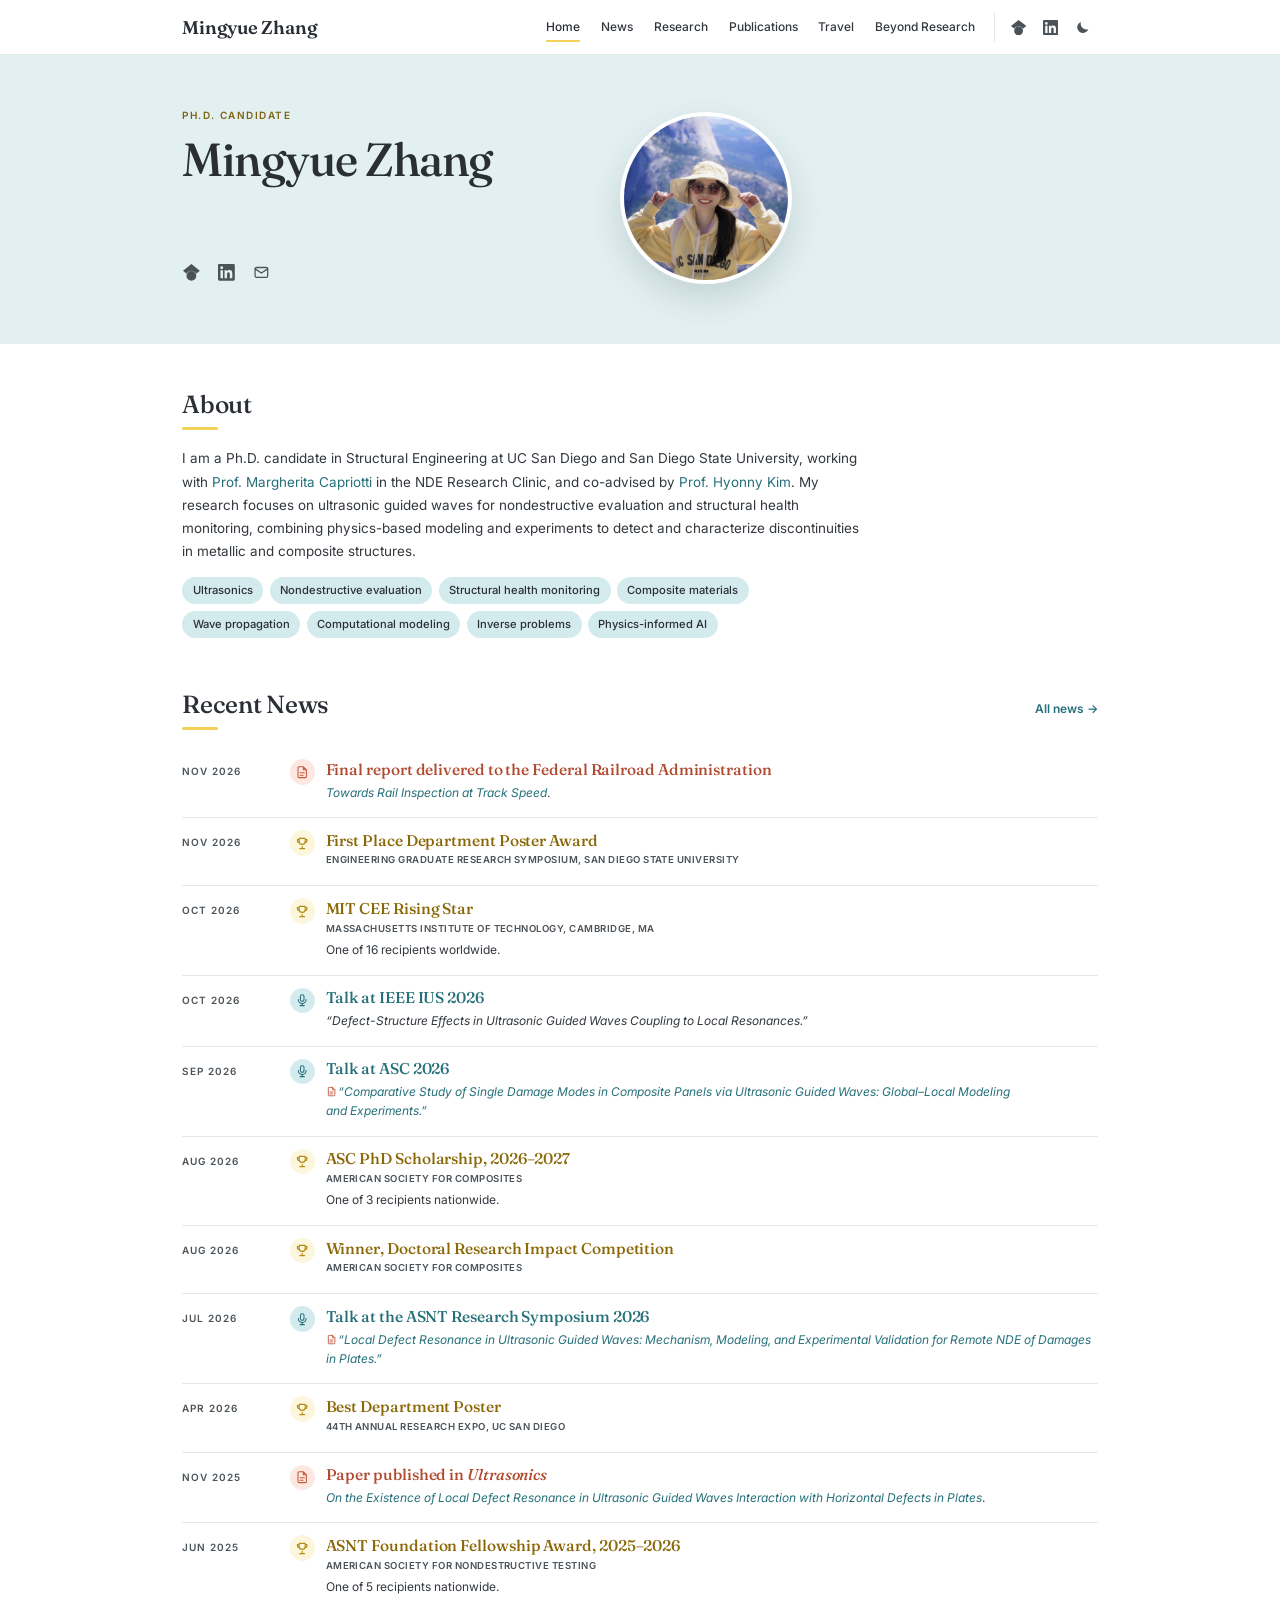
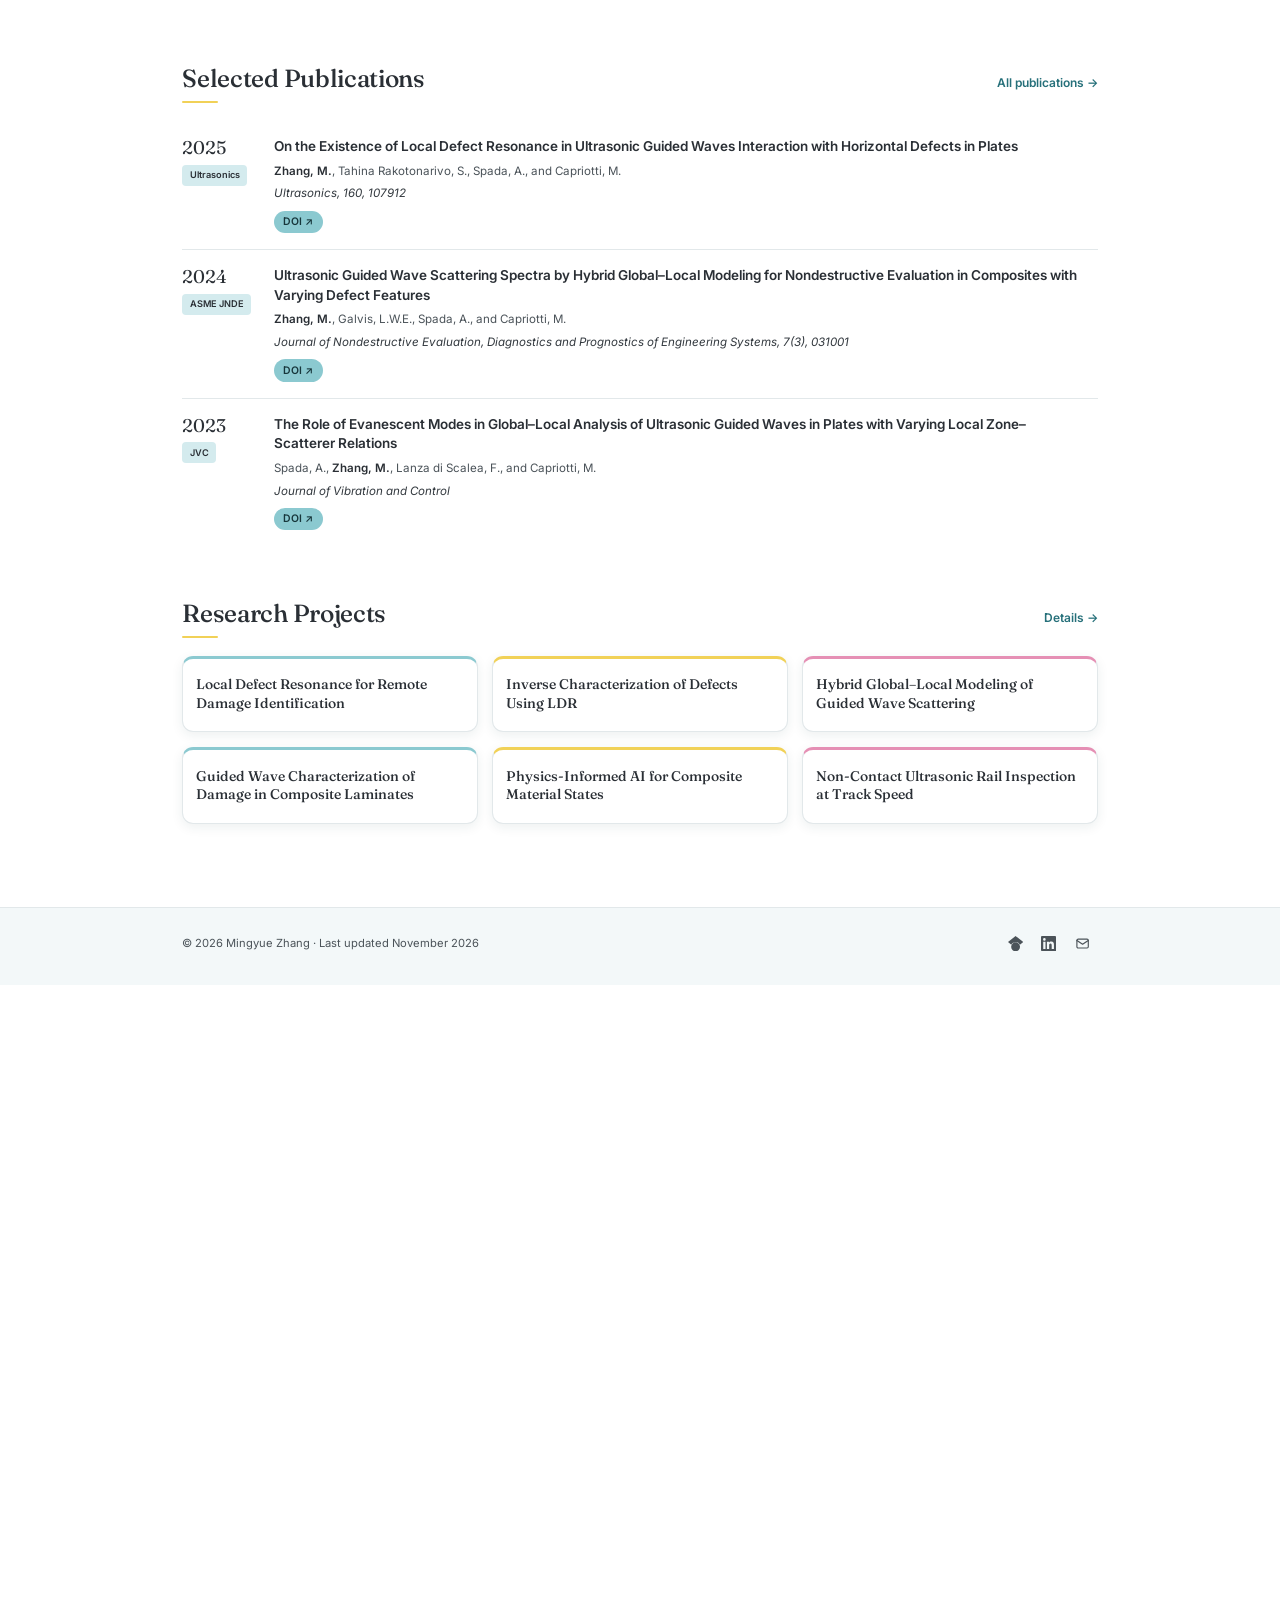
==== commit 030a8baf: "Add files via upload" ====
--- a/index.html
+++ b/index.html
@@ -8,7 +8,7 @@
 <meta property="og:title" content="Mingyue Zhang">
 <meta property="og:description" content="Ultrasonic guided waves for nondestructive evaluation and structural health monitoring.">
 <meta property="og:type" content="website">
-<link rel="icon" href="assets/img/favicon.svg" type="image/svg+xml">
+<link rel="icon" href="assets/img/favicon.svg?v=2" type="image/svg+xml">
 <link rel="preconnect" href="https://fonts.googleapis.com">
 <link rel="preconnect" href="https://fonts.gstatic.com" crossorigin>
 <link rel="stylesheet" href="https://fonts.googleapis.com/css2?family=Fraunces:opsz,wght@9..144,400;9..144,500;9..144,600&family=Inter:wght@400;500;600&display=swap">
@@ -46,7 +46,7 @@
   <section class="hero" aria-labelledby="name">
     <div class="container hero-grid">
       <div class="hero-copy">
-        <p class="eyebrow">Ph.D. Candidate &middot; Structural Engineering</p>
+        <p class="eyebrow">Ph.D. Candidate</p>
         <div class="name-block">
         <h1 id="name">Mingyue Zhang</h1>
         <svg class="burst burst-hero" viewBox="0 0 390 58" aria-hidden="true"><defs><linearGradient id="burst-grad-n" gradientUnits="userSpaceOnUse" x1="98" x2="292" y1="0" y2="0"><stop offset="0" stop-color="#f3b07a"/><stop offset="1" stop-color="#e58fb4"/></linearGradient><linearGradient id="burst-grad-b" gradientUnits="userSpaceOnUse" x1="66" x2="168" y1="0" y2="0"><stop offset="0" stop-color="#5cc2a8"/><stop offset="1" stop-color="#6a9be0"/></linearGradient></defs><path class="wave-n" pathLength="1" d="M0.0 29.0 L0.6 29.0 L1.1 29.0 L1.7 29.0 L2.2 29.0 L2.8 29.0 L3.3 29.0 L3.9 29.0 L4.5 29.0 L5.0 29.0 L5.6 29.0 L6.1 29.0 L6.7 29.0 L7.2 29.0 L7.8 29.0 L8.4 29.0 L8.9 29.0 L9.5 29.0 L10.0 29.0 L10.6 29.0 L11.1 29.0 L11.7 29.0 L12.3 29.0 L12.8 29.0 L13.4 29.0 L13.9 29.0 L14.5 29.0 L15.0 29.0 L15.6 29.0 L16.2 29.0 L16.7 29.0 L17.3 29.0 L17.8 29.0 L18.4 29.0 L18.9 29.0 L19.5 29.0 L20.1 29.0 L20.6 29.0 L21.2 29.0 L21.7 29.0 L22.3 29.0 L22.8 29.0 L23.4 29.0 L24.0 29.0 L24.5 29.0 L25.1 29.0 L25.6 29.0 L26.2 29.0 L26.7 29.0 L27.3 29.0 L27.9 29.0 L28.4 29.0 L29.0 29.0 L29.5 29.0 L30.1 29.0 L30.6 29.0 L31.2 29.0 L31.8 29.0 L32.3 29.0 L32.9 29.0 L33.4 29.0 L34.0 29.0 L34.5 29.0 L35.1 29.0 L35.7 29.0 L36.2 28.9 L36.8 28.9 L37.3 28.9 L37.9 28.9 L38.4 28.9 L39.0 28.9 L39.6 28.9 L40.1 28.9 L40.7 28.9 L41.2 28.9 L41.8 28.9 L42.3 28.9 L42.9 28.9 L43.5 28.9 L44.0 28.9 L44.6 28.9 L45.1 28.9 L45.7 28.9 L46.2 28.9 L46.8 28.9 L47.4 29.0 L47.9 29.0 L48.5 29.0 L49.0 29.0 L49.6 29.0 L50.1 29.1 L50.7 29.1 L51.3 29.1 L51.8 29.1 L52.4 29.2 L52.9 29.2 L53.5 29.2 L54.0 29.2 L54.6 29.3 L55.2 29.3 L55.7 29.3 L56.3 29.3 L56.8 29.3 L57.4 29.3 L57.9 29.3 L58.5 29.3 L59.1 29.3 L59.6 29.3 L60.2 29.3 L60.7 29.3 L61.3 29.3 L61.8 29.3 L62.4 29.2 L63.0 29.2 L63.5 29.1 L64.1 29.1 L64.6 29.0 L65.2 29.0 L65.7 28.9 L66.3 28.9 L66.9 28.8 L67.4 28.7 L68.0 28.7 L68.5 28.6 L69.1 28.5 L69.6 28.5 L70.2 28.4 L70.8 28.3 L71.3 28.3 L71.9 28.2 L72.4 28.2 L73.0 28.2 L73.5 28.1 L74.1 28.1 L74.7 28.1 L75.2 28.1 L75.8 28.1 L76.3 28.2 L76.9 28.2 L77.4 28.3 L78.0 28.3 L78.6 28.4 L79.1 28.5 L79.7 28.6 L80.2 28.8 L80.8 28.9 L81.3 29.0 L81.9 29.2 L82.5 29.3 L83.0 29.5 L83.6 29.6 L84.1 29.8 L84.7 30.0 L85.2 30.1 L85.8 30.3 L86.4 30.4 L86.9 30.6 L87.5 30.7 L88.0 30.8 L88.6 30.9 L89.1 30.9 L89.7 31.0 L90.3 31.0 L90.8 31.0 L91.4 31.0 L91.9 31.0 L92.5 30.9 L93.0 30.8 L93.6 30.6 L94.2 30.5 L94.7 30.3 L95.3 30.1 L95.8 29.8 L96.4 29.6 L96.9 29.3 L97.5 29.0 L98.1 28.7 L98.6 28.4 L99.2 28.0 L99.7 27.7 L100.3 27.3 L100.8 27.0 L101.4 26.7 L102.0 26.4 L102.5 26.1 L103.1 25.8 L103.6 25.5 L104.2 25.3 L104.7 25.1 L105.3 25.0 L105.9 24.9 L106.4 24.9 L107.0 24.9 L107.5 24.9 L108.1 25.0 L108.6 25.2 L109.2 25.4 L109.8 25.7 L110.3 26.0 L110.9 26.4 L111.4 26.8 L112.0 27.3 L112.5 27.8 L113.1 28.3 L113.7 28.9 L114.2 29.5 L114.8 30.1 L115.3 30.8 L115.9 31.4 L116.4 32.0 L117.0 32.7 L117.6 33.3 L118.1 33.9 L118.7 34.4 L119.2 34.9 L119.8 35.3 L120.3 35.7 L120.9 36.0 L121.5 36.3 L122.0 36.4 L122.6 36.5 L123.1 36.5 L123.7 36.4 L124.2 36.2 L124.8 35.9 L125.4 35.5 L125.9 35.0 L126.5 34.4 L127.0 33.7 L127.6 33.0 L128.1 32.2 L128.7 31.3 L129.3 30.3 L129.8 29.3 L130.4 28.3 L130.9 27.2 L131.5 26.2 L132.0 25.1 L132.6 24.0 L133.2 23.0 L133.7 22.0 L134.3 21.1 L134.8 20.2 L135.4 19.4 L135.9 18.7 L136.5 18.1 L137.1 17.6 L137.6 17.3 L138.2 17.0 L138.7 16.9 L139.3 17.0 L139.8 17.2 L140.4 17.5 L141.0 18.0 L141.5 18.7 L142.1 19.5 L142.6 20.4 L143.2 21.4 L143.7 22.6 L144.3 23.9 L144.9 25.3 L145.4 26.7 L146.0 28.2 L146.5 29.8 L147.1 31.4 L147.6 33.0 L148.2 34.6 L148.8 36.1 L149.3 37.7 L149.9 39.1 L150.4 40.5 L151.0 41.7 L151.5 42.9 L152.1 43.8 L152.7 44.7 L153.2 45.3 L153.8 45.8 L154.3 46.1 L154.9 46.2 L155.4 46.1 L156.0 45.8 L156.6 45.3 L157.1 44.5 L157.7 43.6 L158.2 42.5 L158.8 41.2 L159.3 39.7 L159.9 38.1 L160.5 36.3 L161.0 34.4 L161.6 32.5 L162.1 30.4 L162.7 28.3 L163.2 26.2 L163.8 24.0 L164.4 21.9 L164.9 19.9 L165.5 17.9 L166.0 16.0 L166.6 14.3 L167.1 12.7 L167.7 11.2 L168.3 10.0 L168.8 9.0 L169.4 8.1 L169.9 7.6 L170.5 7.3 L171.0 7.2 L171.6 7.4 L172.2 7.8 L172.7 8.5 L173.3 9.5 L173.8 10.7 L174.4 12.1 L174.9 13.7 L175.5 15.6 L176.1 17.6 L176.6 19.7 L177.2 22.0 L177.7 24.4 L178.3 26.9 L178.8 29.4 L179.4 32.0 L180.0 34.5 L180.5 37.0 L181.1 39.4 L181.6 41.6 L182.2 43.8 L182.7 45.8 L183.3 47.6 L183.9 49.2 L184.4 50.6 L185.0 51.7 L185.5 52.6 L186.1 53.2 L186.6 53.5 L187.2 53.5 L187.8 53.3 L188.3 52.7 L188.9 51.9 L189.4 50.8 L190.0 49.4 L190.5 47.8 L191.1 46.0 L191.7 44.0 L192.2 41.8 L192.8 39.4 L193.3 36.9 L193.9 34.3 L194.4 31.7 L195.0 29.0 L195.6 26.3 L196.1 23.7 L196.7 21.1 L197.2 18.6 L197.8 16.2 L198.3 14.0 L198.9 12.0 L199.5 10.2 L200.0 8.6 L200.6 7.2 L201.1 6.1 L201.7 5.3 L202.2 4.7 L202.8 4.5 L203.4 4.5 L203.9 4.8 L204.5 5.4 L205.0 6.3 L205.6 7.4 L206.1 8.8 L206.7 10.4 L207.3 12.2 L207.8 14.2 L208.4 16.4 L208.9 18.6 L209.5 21.0 L210.0 23.5 L210.6 26.0 L211.2 28.6 L211.7 31.1 L212.3 33.6 L212.8 36.0 L213.4 38.3 L213.9 40.4 L214.5 42.4 L215.1 44.3 L215.6 45.9 L216.2 47.3 L216.7 48.5 L217.3 49.5 L217.8 50.2 L218.4 50.6 L219.0 50.8 L219.5 50.7 L220.1 50.4 L220.6 49.9 L221.2 49.0 L221.7 48.0 L222.3 46.8 L222.9 45.3 L223.4 43.7 L224.0 42.0 L224.5 40.1 L225.1 38.1 L225.6 36.1 L226.2 34.0 L226.8 31.8 L227.3 29.7 L227.9 27.6 L228.4 25.5 L229.0 23.6 L229.5 21.7 L230.1 19.9 L230.7 18.3 L231.2 16.8 L231.8 15.5 L232.3 14.4 L232.9 13.5 L233.4 12.7 L234.0 12.2 L234.6 11.9 L235.1 11.8 L235.7 11.9 L236.2 12.2 L236.8 12.7 L237.3 13.3 L237.9 14.2 L238.5 15.1 L239.0 16.3 L239.6 17.5 L240.1 18.9 L240.7 20.3 L241.2 21.9 L241.8 23.4 L242.4 25.0 L242.9 26.6 L243.5 28.2 L244.0 29.8 L244.6 31.3 L245.1 32.7 L245.7 34.1 L246.3 35.4 L246.8 36.6 L247.4 37.6 L247.9 38.5 L248.5 39.3 L249.0 40.0 L249.6 40.5 L250.2 40.8 L250.7 41.0 L251.3 41.1 L251.8 41.0 L252.4 40.7 L252.9 40.4 L253.5 39.9 L254.1 39.3 L254.6 38.6 L255.2 37.8 L255.7 36.9 L256.3 36.0 L256.8 35.0 L257.4 34.0 L258.0 32.9 L258.5 31.8 L259.1 30.8 L259.6 29.7 L260.2 28.7 L260.7 27.7 L261.3 26.7 L261.9 25.8 L262.4 25.0 L263.0 24.3 L263.5 23.6 L264.1 23.0 L264.6 22.5 L265.2 22.1 L265.8 21.8 L266.3 21.6 L266.9 21.5 L267.4 21.5 L268.0 21.6 L268.5 21.7 L269.1 22.0 L269.7 22.3 L270.2 22.7 L270.8 23.1 L271.3 23.6 L271.9 24.1 L272.4 24.7 L273.0 25.3 L273.6 26.0 L274.1 26.6 L274.7 27.2 L275.2 27.9 L275.8 28.5 L276.3 29.1 L276.9 29.7 L277.5 30.2 L278.0 30.7 L278.6 31.2 L279.1 31.6 L279.7 32.0 L280.2 32.3 L280.8 32.6 L281.4 32.8 L281.9 33.0 L282.5 33.1 L283.0 33.1 L283.6 33.1 L284.1 33.1 L284.7 33.0 L285.3 32.9 L285.8 32.7 L286.4 32.5 L286.9 32.2 L287.5 31.9 L288.0 31.6 L288.6 31.3 L289.2 31.0 L289.7 30.7 L290.3 30.3 L290.8 30.0 L291.4 29.6 L291.9 29.3 L292.5 29.0 L293.1 28.7 L293.6 28.4 L294.2 28.2 L294.7 27.9 L295.3 27.7 L295.8 27.5 L296.4 27.4 L297.0 27.2 L297.5 27.1 L298.1 27.0 L298.6 27.0 L299.2 27.0 L299.7 27.0 L300.3 27.0 L300.9 27.1 L301.4 27.1 L302.0 27.2 L302.5 27.3 L303.1 27.4 L303.6 27.6 L304.2 27.7 L304.8 27.9 L305.3 28.0 L305.9 28.2 L306.4 28.4 L307.0 28.5 L307.5 28.7 L308.1 28.8 L308.7 29.0 L309.2 29.1 L309.8 29.2 L310.3 29.4 L310.9 29.5 L311.4 29.6 L312.0 29.7 L312.6 29.7 L313.1 29.8 L313.7 29.8 L314.2 29.9 L314.8 29.9 L315.3 29.9 L315.9 29.9 L316.5 29.9 L317.0 29.8 L317.6 29.8 L318.1 29.8 L318.7 29.7 L319.2 29.7 L319.8 29.6 L320.4 29.5 L320.9 29.5 L321.5 29.4 L322.0 29.3 L322.6 29.3 L323.1 29.2 L323.7 29.1 L324.3 29.1 L324.8 29.0 L325.4 29.0 L325.9 28.9 L326.5 28.9 L327.0 28.8 L327.6 28.8 L328.2 28.7 L328.7 28.7 L329.3 28.7 L329.8 28.7 L330.4 28.7 L330.9 28.7 L331.5 28.7 L332.1 28.7 L332.6 28.7 L333.2 28.7 L333.7 28.7 L334.3 28.7 L334.8 28.7 L335.4 28.7 L336.0 28.8 L336.5 28.8 L337.1 28.8 L337.6 28.8 L338.2 28.9 L338.7 28.9 L339.3 28.9 L339.9 28.9 L340.4 29.0 L341.0 29.0 L341.5 29.0 L342.1 29.0 L342.6 29.0 L343.2 29.1 L343.8 29.1 L344.3 29.1 L344.9 29.1 L345.4 29.1 L346.0 29.1 L346.5 29.1 L347.1 29.1 L347.7 29.1 L348.2 29.1 L348.8 29.1 L349.3 29.1 L349.9 29.1 L350.4 29.1 L351.0 29.1 L351.6 29.1 L352.1 29.1 L352.7 29.1 L353.2 29.1 L353.8 29.1 L354.3 29.0 L354.9 29.0 L355.5 29.0 L356.0 29.0 L356.6 29.0 L357.1 29.0 L357.7 29.0 L358.2 29.0 L358.8 29.0 L359.4 29.0 L359.9 29.0 L360.5 29.0 L361.0 29.0 L361.6 29.0 L362.1 29.0 L362.7 29.0 L363.3 29.0 L363.8 29.0 L364.4 29.0 L364.9 29.0 L365.5 29.0 L366.0 29.0 L366.6 29.0 L367.2 29.0 L367.7 29.0 L368.3 29.0 L368.8 29.0 L369.4 29.0 L369.9 29.0 L370.5 29.0 L371.1 29.0 L371.6 29.0 L372.2 29.0 L372.7 29.0 L373.3 29.0 L373.8 29.0 L374.4 29.0 L375.0 29.0 L375.5 29.0 L376.1 29.0 L376.6 29.0 L377.2 29.0 L377.7 29.0 L378.3 29.0 L378.9 29.0 L379.4 29.0 L380.0 29.0 L380.5 29.0 L381.1 29.0 L381.6 29.0 L382.2 29.0 L382.8 29.0 L383.3 29.0 L383.9 29.0 L384.4 29.0 L385.0 29.0 L385.5 29.0 L386.1 29.0 L386.7 29.0 L387.2 29.0 L387.8 29.0 L388.3 29.0 L388.9 29.0 L389.4 29.0 L390.0 29.0" stroke="url(#burst-grad-n)" stroke-width="1.8"/><path class="wave-b" pathLength="1" d="M0.0 29.0 L0.6 29.0 L1.1 29.0 L1.7 29.0 L2.2 29.0 L2.8 29.0 L3.3 29.0 L3.9 29.0 L4.5 28.9 L5.0 28.9 L5.6 28.9 L6.1 28.9 L6.7 28.9 L7.2 28.9 L7.8 28.9 L8.4 28.9 L8.9 28.9 L9.5 28.9 L10.0 28.9 L10.6 28.9 L11.1 28.8 L11.7 28.8 L12.3 28.8 L12.8 28.8 L13.4 28.8 L13.9 28.8 L14.5 28.8 L15.0 28.9 L15.6 28.9 L16.2 28.9 L16.7 28.9 L17.3 28.9 L17.8 28.9 L18.4 28.9 L18.9 29.0 L19.5 29.0 L20.1 29.0 L20.6 29.1 L21.2 29.1 L21.7 29.1 L22.3 29.2 L22.8 29.2 L23.4 29.3 L24.0 29.3 L24.5 29.4 L25.1 29.4 L25.6 29.5 L26.2 29.5 L26.7 29.6 L27.3 29.6 L27.9 29.7 L28.4 29.7 L29.0 29.8 L29.5 29.8 L30.1 29.8 L30.6 29.8 L31.2 29.9 L31.8 29.9 L32.3 29.9 L32.9 29.9 L33.4 29.8 L34.0 29.8 L34.5 29.8 L35.1 29.7 L35.7 29.7 L36.2 29.6 L36.8 29.5 L37.3 29.4 L37.9 29.3 L38.4 29.1 L39.0 29.0 L39.6 28.8 L40.1 28.7 L40.7 28.5 L41.2 28.3 L41.8 28.1 L42.3 27.9 L42.9 27.7 L43.5 27.5 L44.0 27.3 L44.6 27.1 L45.1 26.9 L45.7 26.7 L46.2 26.6 L46.8 26.4 L47.4 26.2 L47.9 26.1 L48.5 25.9 L49.0 25.8 L49.6 25.8 L50.1 25.7 L50.7 25.7 L51.3 25.7 L51.8 25.7 L52.4 25.8 L52.9 25.9 L53.5 26.0 L54.0 26.2 L54.6 26.4 L55.2 26.7 L55.7 27.0 L56.3 27.3 L56.8 27.7 L57.4 28.1 L57.9 28.5 L58.5 29.0 L59.1 29.5 L59.6 30.0 L60.2 30.6 L60.7 31.2 L61.3 31.7 L61.8 32.3 L62.4 32.9 L63.0 33.5 L63.5 34.1 L64.1 34.7 L64.6 35.2 L65.2 35.7 L65.7 36.2 L66.3 36.7 L66.9 37.1 L67.4 37.4 L68.0 37.7 L68.5 37.9 L69.1 38.1 L69.6 38.1 L70.2 38.1 L70.8 38.0 L71.3 37.9 L71.9 37.6 L72.4 37.2 L73.0 36.8 L73.5 36.3 L74.1 35.6 L74.7 34.9 L75.2 34.1 L75.8 33.2 L76.3 32.3 L76.9 31.2 L77.4 30.1 L78.0 29.0 L78.6 27.8 L79.1 26.6 L79.7 25.3 L80.2 24.1 L80.8 22.8 L81.3 21.5 L81.9 20.3 L82.5 19.0 L83.0 17.9 L83.6 16.7 L84.1 15.7 L84.7 14.7 L85.2 13.9 L85.8 13.1 L86.4 12.4 L86.9 11.9 L87.5 11.5 L88.0 11.2 L88.6 11.1 L89.1 11.1 L89.7 11.3 L90.3 11.7 L90.8 12.2 L91.4 12.9 L91.9 13.7 L92.5 14.7 L93.0 15.8 L93.6 17.1 L94.2 18.5 L94.7 20.0 L95.3 21.6 L95.8 23.3 L96.4 25.2 L96.9 27.1 L97.5 29.0 L98.1 31.0 L98.6 33.0 L99.2 35.0 L99.7 37.0 L100.3 39.0 L100.8 40.9 L101.4 42.7 L102.0 44.5 L102.5 46.1 L103.1 47.7 L103.6 49.1 L104.2 50.3 L104.7 51.4 L105.3 52.3 L105.9 53.0 L106.4 53.6 L107.0 53.9 L107.5 54.0 L108.1 53.9 L108.6 53.6 L109.2 53.1 L109.8 52.4 L110.3 51.5 L110.9 50.4 L111.4 49.1 L112.0 47.6 L112.5 46.0 L113.1 44.2 L113.7 42.3 L114.2 40.3 L114.8 38.2 L115.3 35.9 L115.9 33.7 L116.4 31.3 L117.0 29.0 L117.6 26.7 L118.1 24.3 L118.7 22.1 L119.2 19.8 L119.8 17.7 L120.3 15.7 L120.9 13.8 L121.5 12.0 L122.0 10.4 L122.6 8.9 L123.1 7.6 L123.7 6.5 L124.2 5.6 L124.8 4.9 L125.4 4.4 L125.9 4.1 L126.5 4.0 L127.0 4.1 L127.6 4.4 L128.1 5.0 L128.7 5.7 L129.3 6.6 L129.8 7.7 L130.4 8.9 L130.9 10.3 L131.5 11.9 L132.0 13.5 L132.6 15.3 L133.2 17.1 L133.7 19.0 L134.3 21.0 L134.8 23.0 L135.4 25.0 L135.9 27.0 L136.5 29.0 L137.1 30.9 L137.6 32.8 L138.2 34.7 L138.7 36.4 L139.3 38.0 L139.8 39.5 L140.4 40.9 L141.0 42.2 L141.5 43.3 L142.1 44.3 L142.6 45.1 L143.2 45.8 L143.7 46.3 L144.3 46.7 L144.9 46.9 L145.4 46.9 L146.0 46.8 L146.5 46.5 L147.1 46.1 L147.6 45.6 L148.2 44.9 L148.8 44.1 L149.3 43.3 L149.9 42.3 L150.4 41.3 L151.0 40.1 L151.5 39.0 L152.1 37.7 L152.7 36.5 L153.2 35.2 L153.8 33.9 L154.3 32.7 L154.9 31.4 L155.4 30.2 L156.0 29.0 L156.6 27.9 L157.1 26.8 L157.7 25.7 L158.2 24.8 L158.8 23.9 L159.3 23.1 L159.9 22.4 L160.5 21.7 L161.0 21.2 L161.6 20.8 L162.1 20.4 L162.7 20.1 L163.2 20.0 L163.8 19.9 L164.4 19.9 L164.9 19.9 L165.5 20.1 L166.0 20.3 L166.6 20.6 L167.1 20.9 L167.7 21.3 L168.3 21.8 L168.8 22.3 L169.4 22.8 L169.9 23.3 L170.5 23.9 L171.0 24.5 L171.6 25.1 L172.2 25.7 L172.7 26.3 L173.3 26.8 L173.8 27.4 L174.4 28.0 L174.9 28.5 L175.5 29.0 L176.1 29.5 L176.6 29.9 L177.2 30.3 L177.7 30.7 L178.3 31.0 L178.8 31.3 L179.4 31.6 L180.0 31.8 L180.5 32.0 L181.1 32.1 L181.6 32.2 L182.2 32.3 L182.7 32.3 L183.3 32.3 L183.9 32.3 L184.4 32.2 L185.0 32.2 L185.5 32.1 L186.1 31.9 L186.6 31.8 L187.2 31.6 L187.8 31.4 L188.3 31.3 L188.9 31.1 L189.4 30.9 L190.0 30.7 L190.5 30.5 L191.1 30.3 L191.7 30.1 L192.2 29.9 L192.8 29.7 L193.3 29.5 L193.9 29.3 L194.4 29.2 L195.0 29.0 L195.6 28.9 L196.1 28.7 L196.7 28.6 L197.2 28.5 L197.8 28.4 L198.3 28.3 L198.9 28.3 L199.5 28.2 L200.0 28.2 L200.6 28.2 L201.1 28.1 L201.7 28.1 L202.2 28.1 L202.8 28.1 L203.4 28.2 L203.9 28.2 L204.5 28.2 L205.0 28.2 L205.6 28.3 L206.1 28.3 L206.7 28.4 L207.3 28.4 L207.8 28.5 L208.4 28.5 L208.9 28.6 L209.5 28.6 L210.0 28.7 L210.6 28.7 L211.2 28.8 L211.7 28.8 L212.3 28.9 L212.8 28.9 L213.4 28.9 L213.9 29.0 L214.5 29.0 L215.1 29.0 L215.6 29.1 L216.2 29.1 L216.7 29.1 L217.3 29.1 L217.8 29.1 L218.4 29.1 L219.0 29.1 L219.5 29.2 L220.1 29.2 L220.6 29.2 L221.2 29.2 L221.7 29.2 L222.3 29.2 L222.9 29.2 L223.4 29.1 L224.0 29.1 L224.5 29.1 L225.1 29.1 L225.6 29.1 L226.2 29.1 L226.8 29.1 L227.3 29.1 L227.9 29.1 L228.4 29.1 L229.0 29.1 L229.5 29.1 L230.1 29.0 L230.7 29.0 L231.2 29.0 L231.8 29.0 L232.3 29.0 L232.9 29.0 L233.4 29.0 L234.0 29.0 L234.6 29.0 L235.1 29.0 L235.7 29.0 L236.2 29.0 L236.8 29.0 L237.3 29.0 L237.9 29.0 L238.5 29.0 L239.0 29.0 L239.6 29.0 L240.1 29.0 L240.7 29.0 L241.2 29.0 L241.8 29.0 L242.4 29.0 L242.9 29.0 L243.5 29.0 L244.0 29.0 L244.6 29.0 L245.1 29.0 L245.7 29.0 L246.3 29.0 L246.8 29.0 L247.4 29.0 L247.9 29.0 L248.5 29.0 L249.0 29.0 L249.6 29.0 L250.2 29.0 L250.7 29.0 L251.3 29.0 L251.8 29.0 L252.4 29.0 L252.9 29.0 L253.5 29.0 L254.1 29.0 L254.6 29.0 L255.2 29.0 L255.7 29.0 L256.3 29.0 L256.8 29.0 L257.4 29.0 L258.0 29.0 L258.5 29.0 L259.1 29.0 L259.6 29.0 L260.2 29.0 L260.7 29.0 L261.3 29.0 L261.9 29.0 L262.4 29.0 L263.0 29.0 L263.5 29.0 L264.1 29.0 L264.6 29.0 L265.2 29.0 L265.8 29.0 L266.3 29.0 L266.9 29.0 L267.4 29.0 L268.0 29.0 L268.5 29.0 L269.1 29.0 L269.7 29.0 L270.2 29.0 L270.8 29.0 L271.3 29.0 L271.9 29.0 L272.4 29.0 L273.0 29.0 L273.6 29.0 L274.1 29.0 L274.7 29.0 L275.2 29.0 L275.8 29.0 L276.3 29.0 L276.9 29.0 L277.5 29.0 L278.0 29.0 L278.6 29.0 L279.1 29.0 L279.7 29.0 L280.2 29.0 L280.8 29.0 L281.4 29.0 L281.9 29.0 L282.5 29.0 L283.0 29.0 L283.6 29.0 L284.1 29.0 L284.7 29.0 L285.3 29.0 L285.8 29.0 L286.4 29.0 L286.9 29.0 L287.5 29.0 L288.0 29.0 L288.6 29.0 L289.2 29.0 L289.7 29.0 L290.3 29.0 L290.8 29.0 L291.4 29.0 L291.9 29.0 L292.5 29.0 L293.1 29.0 L293.6 29.0 L294.2 29.0 L294.7 29.0 L295.3 29.0 L295.8 29.0 L296.4 29.0 L297.0 29.0 L297.5 29.0 L298.1 29.0 L298.6 29.0 L299.2 29.0 L299.7 29.0 L300.3 29.0 L300.9 29.0 L301.4 29.0 L302.0 29.0 L302.5 29.0 L303.1 29.0 L303.6 29.0 L304.2 29.0 L304.8 29.0 L305.3 29.0 L305.9 29.0 L306.4 29.0 L307.0 29.0 L307.5 29.0 L308.1 29.0 L308.7 29.0 L309.2 29.0 L309.8 29.0 L310.3 29.0 L310.9 29.0 L311.4 29.0 L312.0 29.0 L312.6 29.0 L313.1 29.0 L313.7 29.0 L314.2 29.0 L314.8 29.0 L315.3 29.0 L315.9 29.0 L316.5 29.0 L317.0 29.0 L317.6 29.0 L318.1 29.0 L318.7 29.0 L319.2 29.0 L319.8 29.0 L320.4 29.0 L320.9 29.0 L321.5 29.0 L322.0 29.0 L322.6 29.0 L323.1 29.0 L323.7 29.0 L324.3 29.0 L324.8 29.0 L325.4 29.0 L325.9 29.0 L326.5 29.0 L327.0 29.0 L327.6 29.0 L328.2 29.0 L328.7 29.0 L329.3 29.0 L329.8 29.0 L330.4 29.0 L330.9 29.0 L331.5 29.0 L332.1 29.0 L332.6 29.0 L333.2 29.0 L333.7 29.0 L334.3 29.0 L334.8 29.0 L335.4 29.0 L336.0 29.0 L336.5 29.0 L337.1 29.0 L337.6 29.0 L338.2 29.0 L338.7 29.0 L339.3 29.0 L339.9 29.0 L340.4 29.0 L341.0 29.0 L341.5 29.0 L342.1 29.0 L342.6 29.0 L343.2 29.0 L343.8 29.0 L344.3 29.0 L344.9 29.0 L345.4 29.0 L346.0 29.0 L346.5 29.0 L347.1 29.0 L347.7 29.0 L348.2 29.0 L348.8 29.0 L349.3 29.0 L349.9 29.0 L350.4 29.0 L351.0 29.0 L351.6 29.0 L352.1 29.0 L352.7 29.0 L353.2 29.0 L353.8 29.0 L354.3 29.0 L354.9 29.0 L355.5 29.0 L356.0 29.0 L356.6 29.0 L357.1 29.0 L357.7 29.0 L358.2 29.0 L358.8 29.0 L359.4 29.0 L359.9 29.0 L360.5 29.0 L361.0 29.0 L361.6 29.0 L362.1 29.0 L362.7 29.0 L363.3 29.0 L363.8 29.0 L364.4 29.0 L364.9 29.0 L365.5 29.0 L366.0 29.0 L366.6 29.0 L367.2 29.0 L367.7 29.0 L368.3 29.0 L368.8 29.0 L369.4 29.0 L369.9 29.0 L370.5 29.0 L371.1 29.0 L371.6 29.0 L372.2 29.0 L372.7 29.0 L373.3 29.0 L373.8 29.0 L374.4 29.0 L375.0 29.0 L375.5 29.0 L376.1 29.0 L376.6 29.0 L377.2 29.0 L377.7 29.0 L378.3 29.0 L378.9 29.0 L379.4 29.0 L380.0 29.0 L380.5 29.0 L381.1 29.0 L381.6 29.0 L382.2 29.0 L382.8 29.0 L383.3 29.0 L383.9 29.0 L384.4 29.0 L385.0 29.0 L385.5 29.0 L386.1 29.0 L386.7 29.0 L387.2 29.0 L387.8 29.0 L388.3 29.0 L388.9 29.0 L389.4 29.0 L390.0 29.0" stroke="url(#burst-grad-b)" stroke-width="2.2"/></svg>
@@ -71,7 +71,7 @@
     <div class="container">
       <div class="section-head"><h2>About</h2></div>
       <div class="prose">
-        <p>I am a Ph.D. candidate in Structural Engineering at UC San Diego and San Diego State University, working with <a href="https://aerospace.sdsu.edu/people/margherita-capriotti">Prof. Margherita Capriotti</a> in the <a href="https://nderc.sdsu.edu/">NDE Research Clinic</a>, and co-advised by <a href="https://jacobsschool.ucsd.edu/faculty/profile?id=254">Prof. Hyonny Kim</a>. My research focuses on ultrasonic guided waves for nondestructive evaluation and structural health monitoring, combining physics-based modeling and experiments to detect and characterize discontinuities in metallic and composite structures.</p>
+        <p>I am a Ph.D. candidate in Structural Engineering at UC San Diego and San Diego State University, working with <a href="https://aerospace.sdsu.edu/people/margherita-capriotti">Prof. Margherita Capriotti</a> in the NDE Research Clinic, and co-advised by <a href="https://jacobsschool.ucsd.edu/faculty/profile?id=254">Prof. Hyonny Kim</a>. My research focuses on ultrasonic guided waves for nondestructive evaluation and structural health monitoring, combining physics-based modeling and experiments to detect and characterize discontinuities in metallic and composite structures.</p>
       </div>
       <ul class="chips" aria-label="Research interests">
         <li class="chip">Ultrasonics</li>
--- a/assets/css/style.css
+++ b/assets/css/style.css
@@ -28,15 +28,16 @@
   --link: #26707a;          /* teal links, AA contrast on white and band */
   --gold-text: #7d620f;     /* small gold labels, AA contrast */
   --heading: #2a2f35;
-  --text: #3d434a;
-  --muted: #5f676f;
+  --title-ink: #111111;     /* Research project titles: black (user, 11-20) */
+  --text: #32383e;          /* grays a little darker (user, 11-20; was #3d434a) */
+  --muted: #4b5359;         /* was #5f676f */
   --line: #e2e8ea;
   --btn-text: #17363b;
   --header-bg: rgba(255, 255, 255, 0.92);
   --shadow: 0 4px 14px rgba(30, 60, 70, 0.08);
   --shadow-hover: 0 10px 26px rgba(30, 60, 70, 0.14);
   --radius: 14px;
-  --maxw: 1060px;
+  --maxw: 1200px;           /* content, header and footer width (user, 11-20; was 1060, header 1180) */
   --font-sans: "Inter", system-ui, -apple-system, "Segoe UI", Roboto, sans-serif;
   --font-serif: "Fraunces", Georgia, "Times New Roman", serif;
   color-scheme: light;
@@ -66,8 +67,9 @@
   --link: #8bc9d0;
   --gold-text: #f1d157;
   --heading: #eef3f4;
-  --text: #cfd8db;
-  --muted: #9aa6ab;
+  --title-ink: #f7fafa;
+  --text: #d9e1e4;          /* dark mode: grays a little lighter for the same contrast gain (was #cfd8db) */
+  --muted: #aeb9bd;         /* was #9aa6ab */
   --line: #2a383c;
   --btn-text: #12282c;
   --header-bg: rgba(18, 24, 27, 0.9);
@@ -99,8 +101,9 @@
     --link: #8bc9d0;
     --gold-text: #f1d157;
     --heading: #eef3f4;
-    --text: #cfd8db;
-    --muted: #9aa6ab;
+    --title-ink: #f7fafa;
+    --text: #d9e1e4;
+    --muted: #aeb9bd;
     --line: #2a383c;
     --btn-text: #12282c;
     --header-bg: rgba(18, 24, 27, 0.9);
@@ -135,6 +138,18 @@
 strong { font-weight: 600; color: var(--heading); }
 
 .container { width: 100%; max-width: var(--maxw); margin: 0 auto; padding: 0 28px; }
+/* News, Publications and Travel are just wide enough for every title to fit on one line (user, 11-20).
+   Measured in Edge with the titles forced onto one line (scratchpad widths/measure_needed.py): News needs 1312 px
+   (JNDE paper title), Publications 1412 px (JNDE title), Travel 1351 px (IWSHM 2025 talk). Each gets about 18 px
+   more for font differences on other systems. Header and footer follow the page width. Re-measure after adding
+   a longer title. */
+body.page-news { --maxw: 1330px; }
+body.page-pubs { --maxw: 1430px; }
+body.page-travel { --maxw: 1370px; }
+body.page-research { --maxw: 1200px; }   /* Research page (user, 11-20: 1300, then a little narrower to suit the 860 px figures) */
+/* Where a title still wraps, fill the lines to full width but avoid a single word alone on the last line.
+   (balance was tried first; it split long titles into two half-width lines, user 11-20.) */
+.news-title, .news-text, .pub-title, .pub-venue { text-wrap: pretty; }
 .skip-link {
   position: absolute; left: 12px; top: -60px; z-index: 100;
   background: var(--surface); padding: 8px 14px; border-radius: 8px; box-shadow: var(--shadow);
@@ -154,7 +169,7 @@
   border-bottom: 1px solid var(--line);
 }
 .header-inner {
-  max-width: 1180px; margin: 0 auto; padding: 0 28px;
+  max-width: var(--maxw); margin: 0 auto; padding: 0 28px;
   height: 68px; display: flex; align-items: center; justify-content: space-between; gap: 20px;
 }
 .brand {
@@ -194,7 +209,7 @@
 /* ---------- Home hero ---------- */
 .hero { background: var(--band); padding: 64px 0 70px; }
 /* Layout A (user pick): name on the left, photo right next to it */
-.hero-grid { display: flex; justify-content: flex-start; align-items: center; gap: 72px; }
+.hero-grid { display: flex; justify-content: flex-start; align-items: center; gap: 160px; }   /* name left, photo beside it with a wide gap (user, 11-20; was 72px) */
 .hero-copy { min-width: 0; }
 .eyebrow {
   font-size: 12.5px; font-weight: 600; letter-spacing: 1.8px; text-transform: uppercase;
@@ -243,7 +258,7 @@
   position: absolute; inset: 0; width: 100%; height: 100%; object-fit: cover;
   transition: opacity 0.35s ease;
 }
-.portrait-switch .portrait-human { transform: scale(1.3); transform-origin: 52% 55%; }
+/* profile.jpg is pre-cut (tools/make_profile_photo.py, option 5): sunglasses centered across, 11 px above center */
 .portrait-switch .portrait-cat { opacity: 0; }
 .portrait-switch[aria-pressed="true"] .portrait-cat { opacity: 1; }
 @media (hover: hover) { .portrait-switch:hover .portrait-cat { opacity: 1; } }
@@ -286,7 +301,9 @@
   border-radius: 2px; background: var(--yellow);
 }
 .more-link { font-size: 15px; font-weight: 600; white-space: nowrap; }
-.prose { max-width: 780px; }
+/* Home About: paragraph and keyword chips share one width, the right edge of the "Wave propagation" chip
+   (858.9 px measured in Edge; user, 11-20) */
+.prose, .prose + .chips { max-width: 860px; }
 .prose p { font-size: 17px; }
 
 .chips { display: flex; flex-wrap: wrap; gap: 8px; margin: 18px 0 0; padding: 0; list-style: none; }
@@ -315,7 +332,7 @@
 .sym-talk { background: var(--aqua-soft); color: var(--sym-talk); }
 .sym-paper { background: var(--coral-soft); color: var(--sym-paper); }
 .sym-teaching { background: var(--lilac-soft); color: var(--sym-teaching); }
-.news-legend { display: flex; flex-wrap: wrap; gap: 8px 22px; margin: 0 0 26px; font-size: 14px; color: var(--muted); }
+.news-legend { display: flex; flex-wrap: wrap; gap: 8px 36px; margin: 0 0 26px; font-size: 16.5px; color: var(--muted); }   /* was 14px, gap 22px (user, 11-20) */
 .news-legend > span { display: inline-flex; align-items: center; gap: 7px; }
 .news-legend .news-sym { width: 26px; height: 26px; margin: 0; }
 .news-legend .news-sym svg { width: 15px; height: 15px; }
@@ -334,6 +351,7 @@
   color: var(--muted); line-height: 1.5; margin: 0 0 5px;
 }
 .news-text { font-size: 15px; color: var(--text); margin: 0 0 2px; line-height: 1.6; }
+#news-preview .news-text a { font-style: italic; }   /* Home news list only: paper and report titles in italics like the talk titles (user, 11-20) */
 .news-text a.paper .paper-icon { width: 14px; height: 14px; color: var(--sym-paper); vertical-align: -2px; margin-right: 1px; }
 .tag {
   display: inline-block; vertical-align: 2px; margin-right: 8px;
@@ -378,8 +396,9 @@
   font-size: 11.5px; font-weight: 600; padding: 2px 8px; border-radius: 5px; white-space: nowrap;
   background: var(--band-soft); color: var(--muted); border: 1px solid var(--line);
 }
-.status-published { background: var(--aqua-soft); color: var(--heading); border-color: transparent; }
-.status-accepted { background: var(--yellow-soft); color: var(--gold-text); border-color: transparent; }
+/* chip colors: Published / Report / Accepted / In press = light green; Under review = yellow; In preparation = gray */
+.status-published, .status-accepted { background: var(--aqua-soft); color: var(--heading); border-color: transparent; }
+.status-review { background: var(--yellow-soft); color: var(--gold-text); border-color: transparent; }
 .pub-title { font-size: 17px; font-weight: 600; color: var(--heading); line-height: 1.45; margin: 0 0 6px; }
 .pub-authors { font-size: 14.5px; color: var(--muted); margin: 0 0 4px; }
 .pub-authors strong { color: var(--heading); }
@@ -429,25 +448,44 @@
 /* Text-only card, and wide figure placed under the text */
 .project.no-fig, .project.fig-wide { grid-template-columns: minmax(0, 1fr); }
 .project.fig-wide .project-figure { order: 2; max-width: 860px; }
+.project.fig-wide > .project-figure { margin-left: auto; margin-right: auto; }   /* single wide figure centered in the card (user, 11-20) */
+#gl.project.fig-wide > .project-figure,
+#ldr.project.fig-wide > .project-figure,
+#rail.project.fig-wide > .project-figure { max-width: 920px; }   /* GL figure, LDR poster and FRA slide a little larger than the others (user, 11-20: 1000, then 920) */
 /* Two figures side by side under the text (e.g. Composite Laminates) */
 .project.fig-wide .fig-row { order: 2; display: grid; grid-template-columns: 1fr 1fr; gap: 22px; align-items: start; }
 .project.fig-wide .fig-row .project-figure { max-width: none; }
 @media (max-width: 640px) { .project.fig-wide .fig-row { grid-template-columns: minmax(0, 1fr); } }
+/* One row whose pictures share one height: each column is as wide as its picture's aspect ratio, given inline
+   as --cols on the row (DIC card, user 11-20). Tablets and phones stack the pictures; the tall animation and the
+   plot stack keep a readable width instead of filling the card. */
+.project.fig-wide .fig-row.matched { grid-template-columns: var(--cols); }
+/* DIC row: same width as the single wide figures (860 px, e.g. the FRA slide), centered (user, 11-20) */
+.project.fig-wide .fig-row.matched { width: 100%; max-width: 860px; margin-left: auto; margin-right: auto; }
+.project-figure video { display: block; width: 100%; height: auto; border-radius: 8px; background: #fff; border: 1px solid var(--line); }
+@media (max-width: 880px) {
+  .project.fig-wide .fig-row.matched { grid-template-columns: minmax(0, 1fr); }
+  .project.fig-wide .fig-row.matched video { max-width: 220px; margin: 0 auto; }
+  .project.fig-wide .fig-row.matched .poster-link { max-width: 440px; margin: 0 auto; }
+}
 .poster-link { display: block; cursor: zoom-in; }
 .poster-link img { transition: box-shadow 0.2s; }
 .poster-link:hover img { box-shadow: var(--shadow-hover); }
 .fig-pair { display: grid; grid-template-columns: 1.45fr 1fr; gap: 14px; align-items: center; }
 @media (max-width: 640px) { .fig-pair { grid-template-columns: minmax(0, 1fr); } }
 .project-period { font-size: 13px; font-weight: 600; letter-spacing: 0.8px; text-transform: uppercase; color: var(--gold-text); margin: 0 0 6px; }
-.project h2 { font-family: var(--font-serif); font-weight: 500; font-size: 24px; letter-spacing: -0.2px; margin: 0 0 10px; padding: 0; }
+.project h2 { font-family: var(--font-serif); font-weight: 700; font-size: 24px; letter-spacing: -0.2px; margin: 0 0 10px; padding: 0; color: var(--title-ink); }   /* black and bold (user, 11-20; was 500, --heading) */
 .project h2::after { display: none; }
 .project-collab { font-size: 14.5px; color: var(--muted); margin: -2px 0 12px; }
+/* funding links read like the plain "supported by ..." text (user, 11-19); underline on hover */
+.project-collab a.funder { color: inherit; }
+.project-collab a.funder:hover { text-decoration: underline; text-underline-offset: 3px; }
 .project-points { list-style: none; margin: 0 0 14px; padding: 0; }
 .project-points li { position: relative; padding-left: 20px; margin-bottom: 8px; font-size: 15.5px; }
 .project-points li::before { content: "\25B8"; position: absolute; left: 0; color: var(--aqua-strong); font-weight: 700; }
 :root[data-theme="dark"] .project-points li::before { color: var(--aqua); }
 .project-related { font-size: 14px; color: var(--muted); margin: 0; }
-.project-related a { font-weight: 600; }
+.project-related a { font-weight: 600; color: var(--head-paper); }   /* same color as the paper headlines in News, e.g. "Final report delivered to the FRA" (user, 11-20) */
 .project .chips { margin: 0 0 14px; }
 .project .chip { font-size: 12.5px; padding: 3px 11px; }
 
@@ -547,7 +585,7 @@
 @media (max-width: 640px) { .polaroid-pair { gap: 14px; } .polaroid-pair .polaroid { padding: 10px 10px 44px; } }
 .polaroid figcaption {
   position: absolute; left: 0; right: 0; bottom: 14px; text-align: center;
-  font-family: var(--font-serif); font-style: italic; font-size: 19px; color: #3d434a;
+  font-family: var(--font-serif); font-style: italic; font-size: 19px; color: #32383e;
 }
 .tape {
   position: absolute; top: -13px; left: 50%; width: 96px; height: 28px; z-index: 2;
@@ -581,6 +619,12 @@
 .footer-links { display: flex; gap: 4px; }
 
 /* ---------- Responsive ---------- */
+/* Whole-site scale on wider screens (user, 2026-11-20): the page at 100 % looks like browser zoom 80 %,
+   so text, spacing and images shrink together. Phones and tablets (880 px and narrower) keep full size.
+   Change 0.8 to tune. */
+@media (min-width: 881px) {
+  html { zoom: 0.8; }
+}
 @media (max-width: 1000px) {
   .nav-icons .icon-social { display: none; }
 }
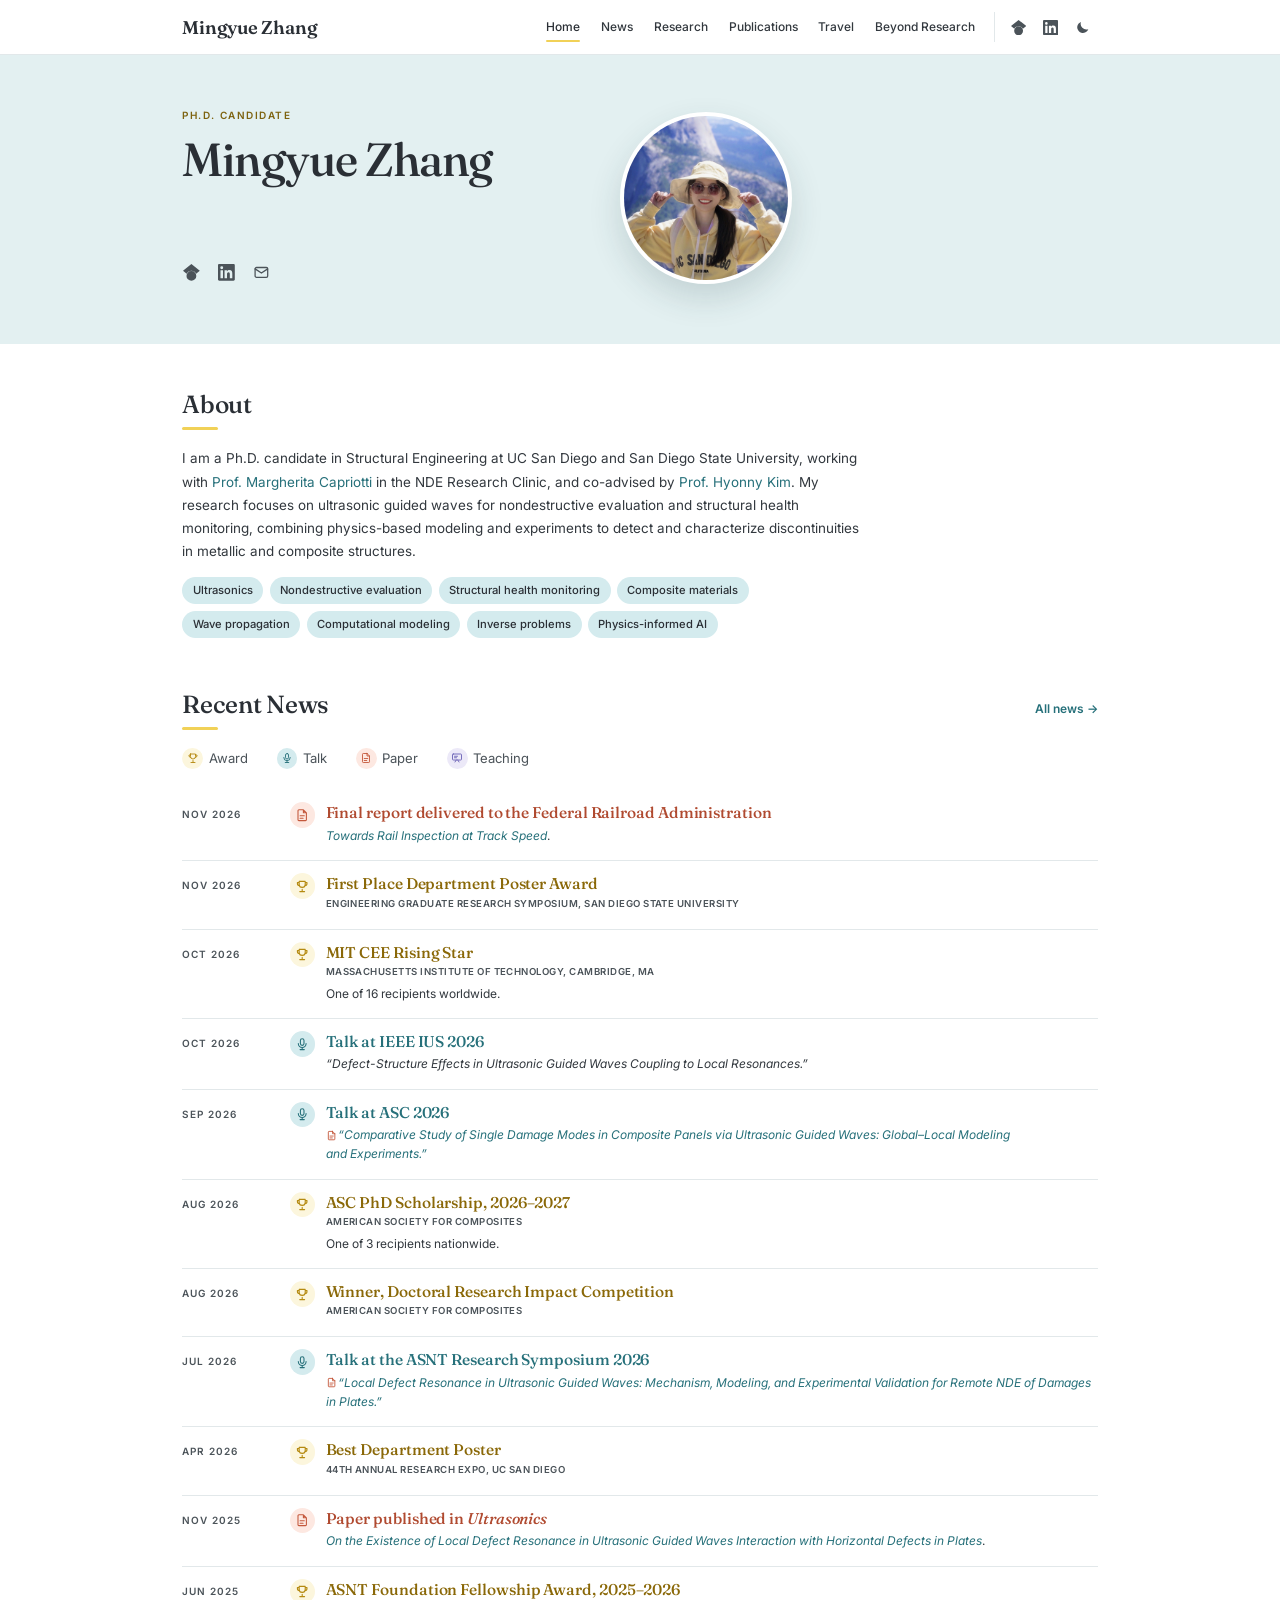
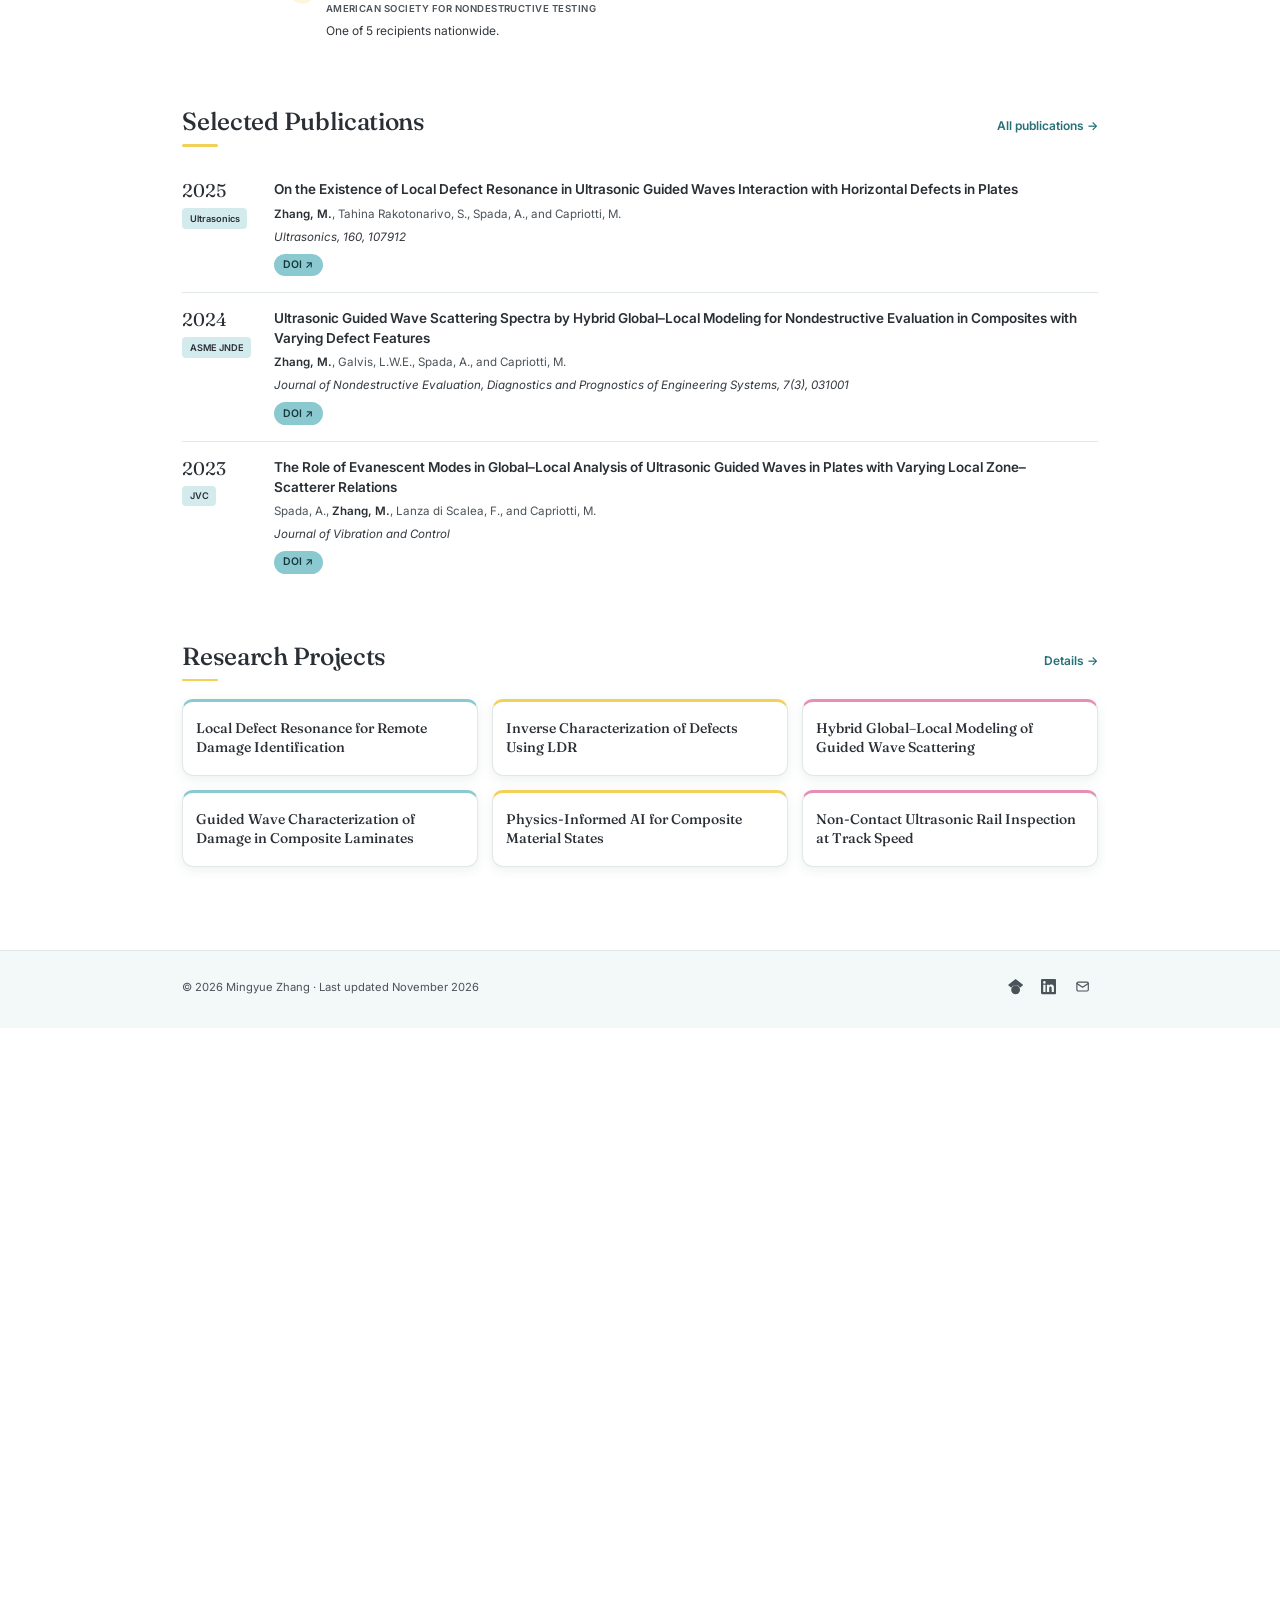
==== commit f02a53d1: "Add files via upload" ====
--- a/index.html
+++ b/index.html
@@ -90,6 +90,7 @@
   <section class="section" id="news">
     <div class="container">
       <div class="section-head"><h2>Recent News</h2><a class="more-link" href="news.html">All news &rarr;</a></div>
+      <p class="news-legend" id="news-legend" aria-label="Symbol key"></p>   <!-- same key as the News page, filled by site.js (user, 11-21) -->
       <ul class="news-list" id="news-preview"></ul>
       <noscript><p><a href="news.html">See all news</a></p></noscript>
     </div>
